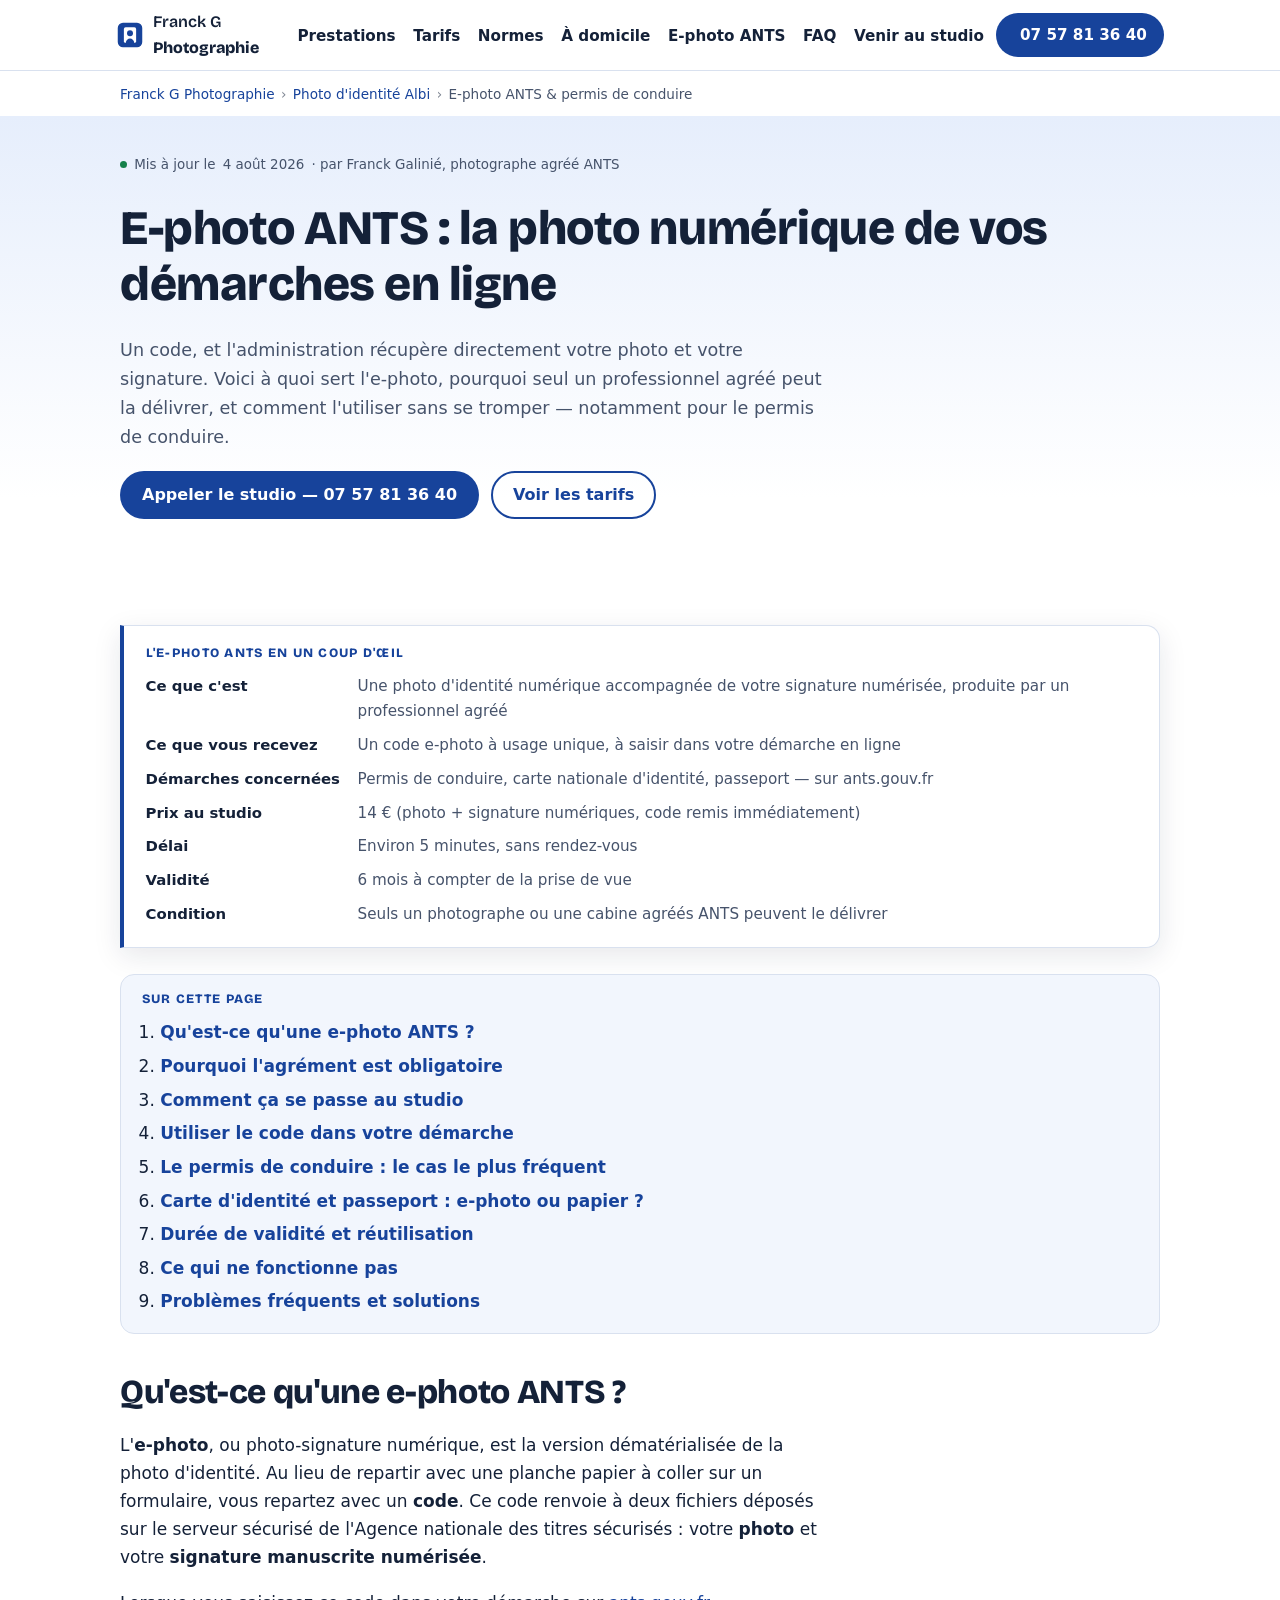
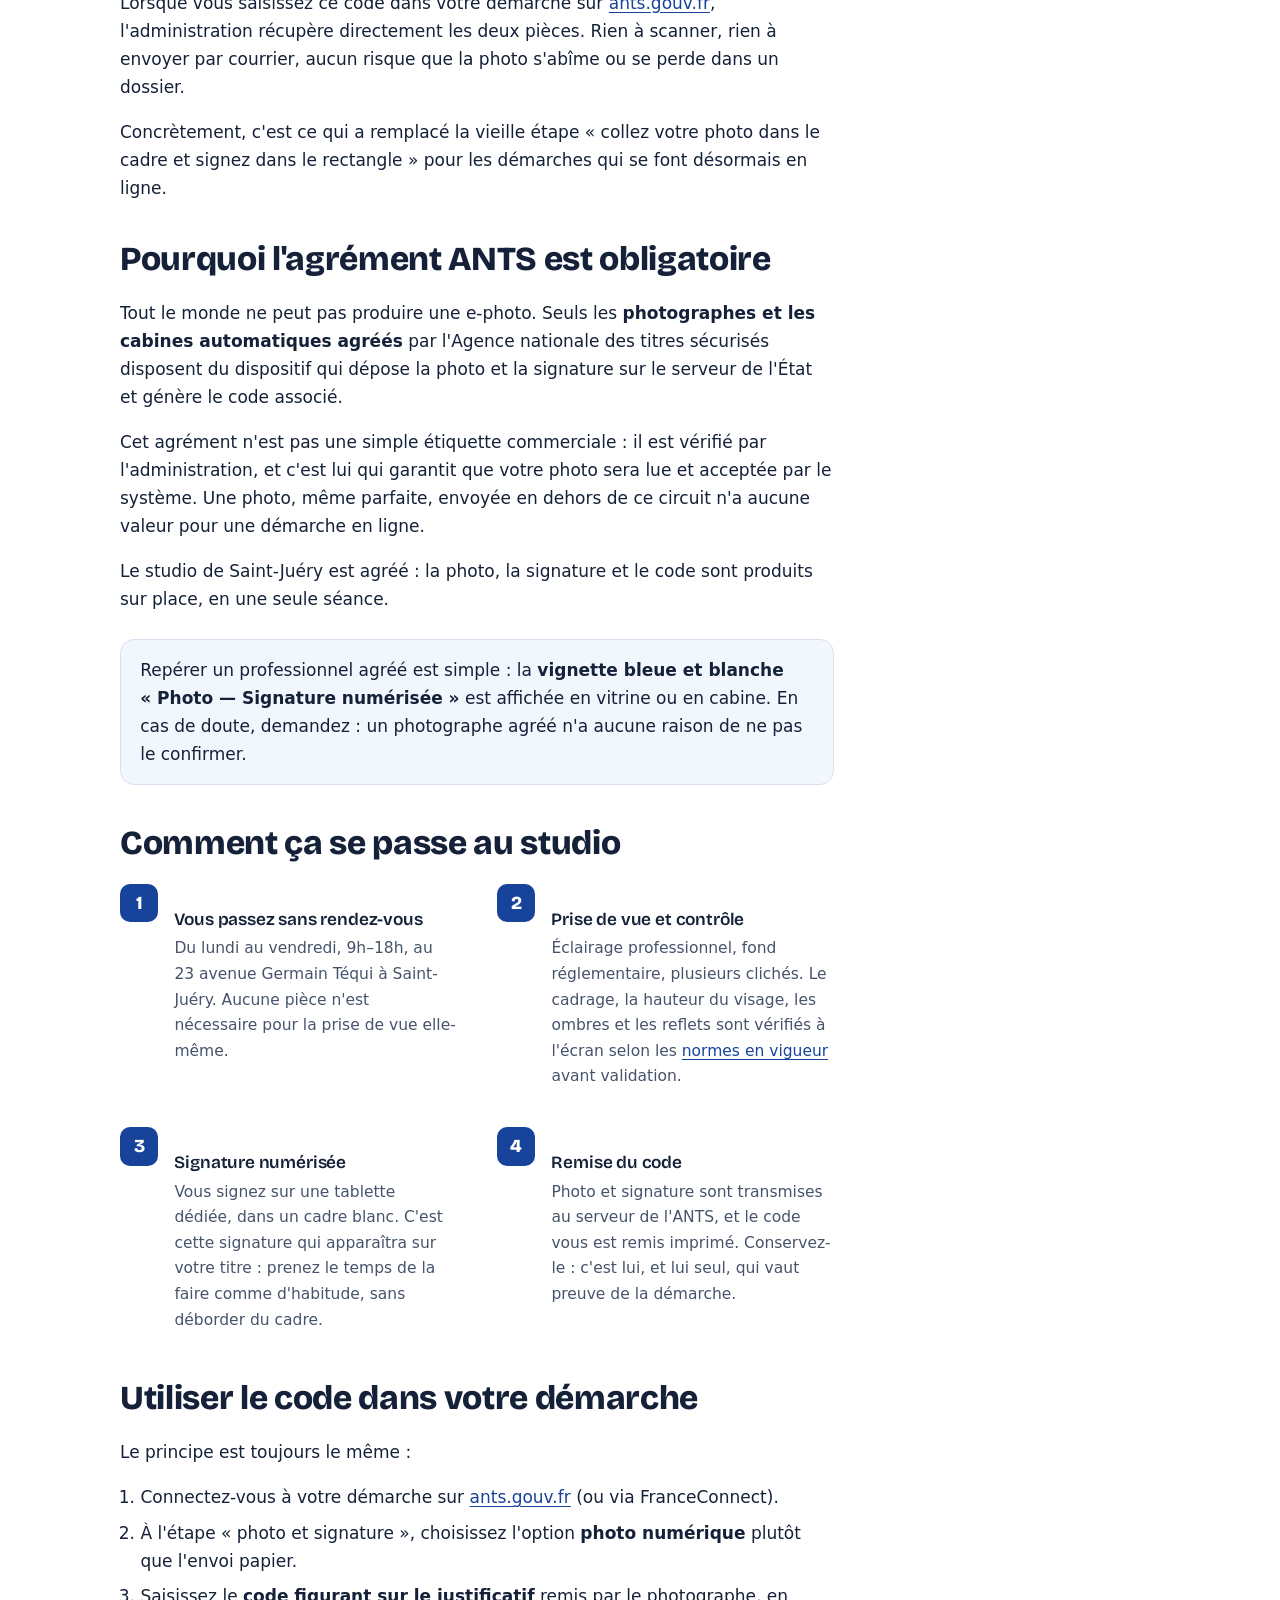
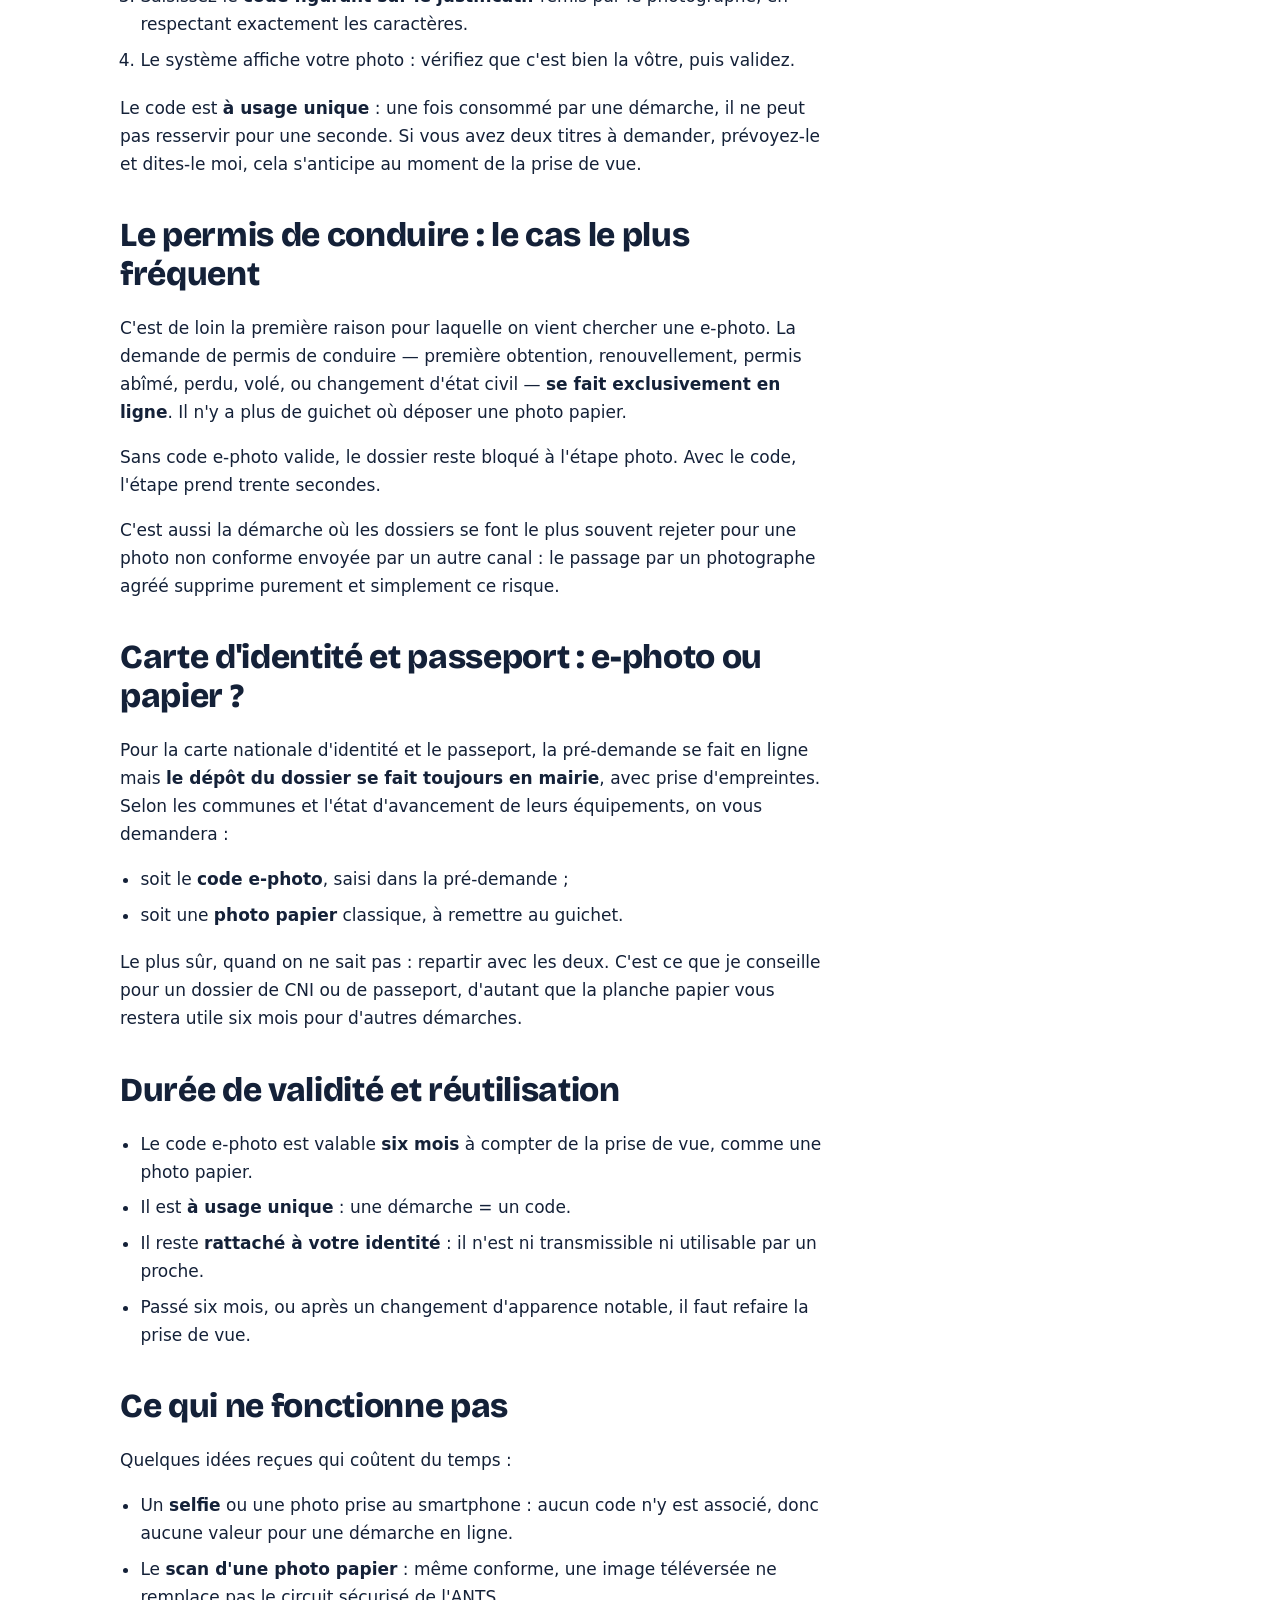
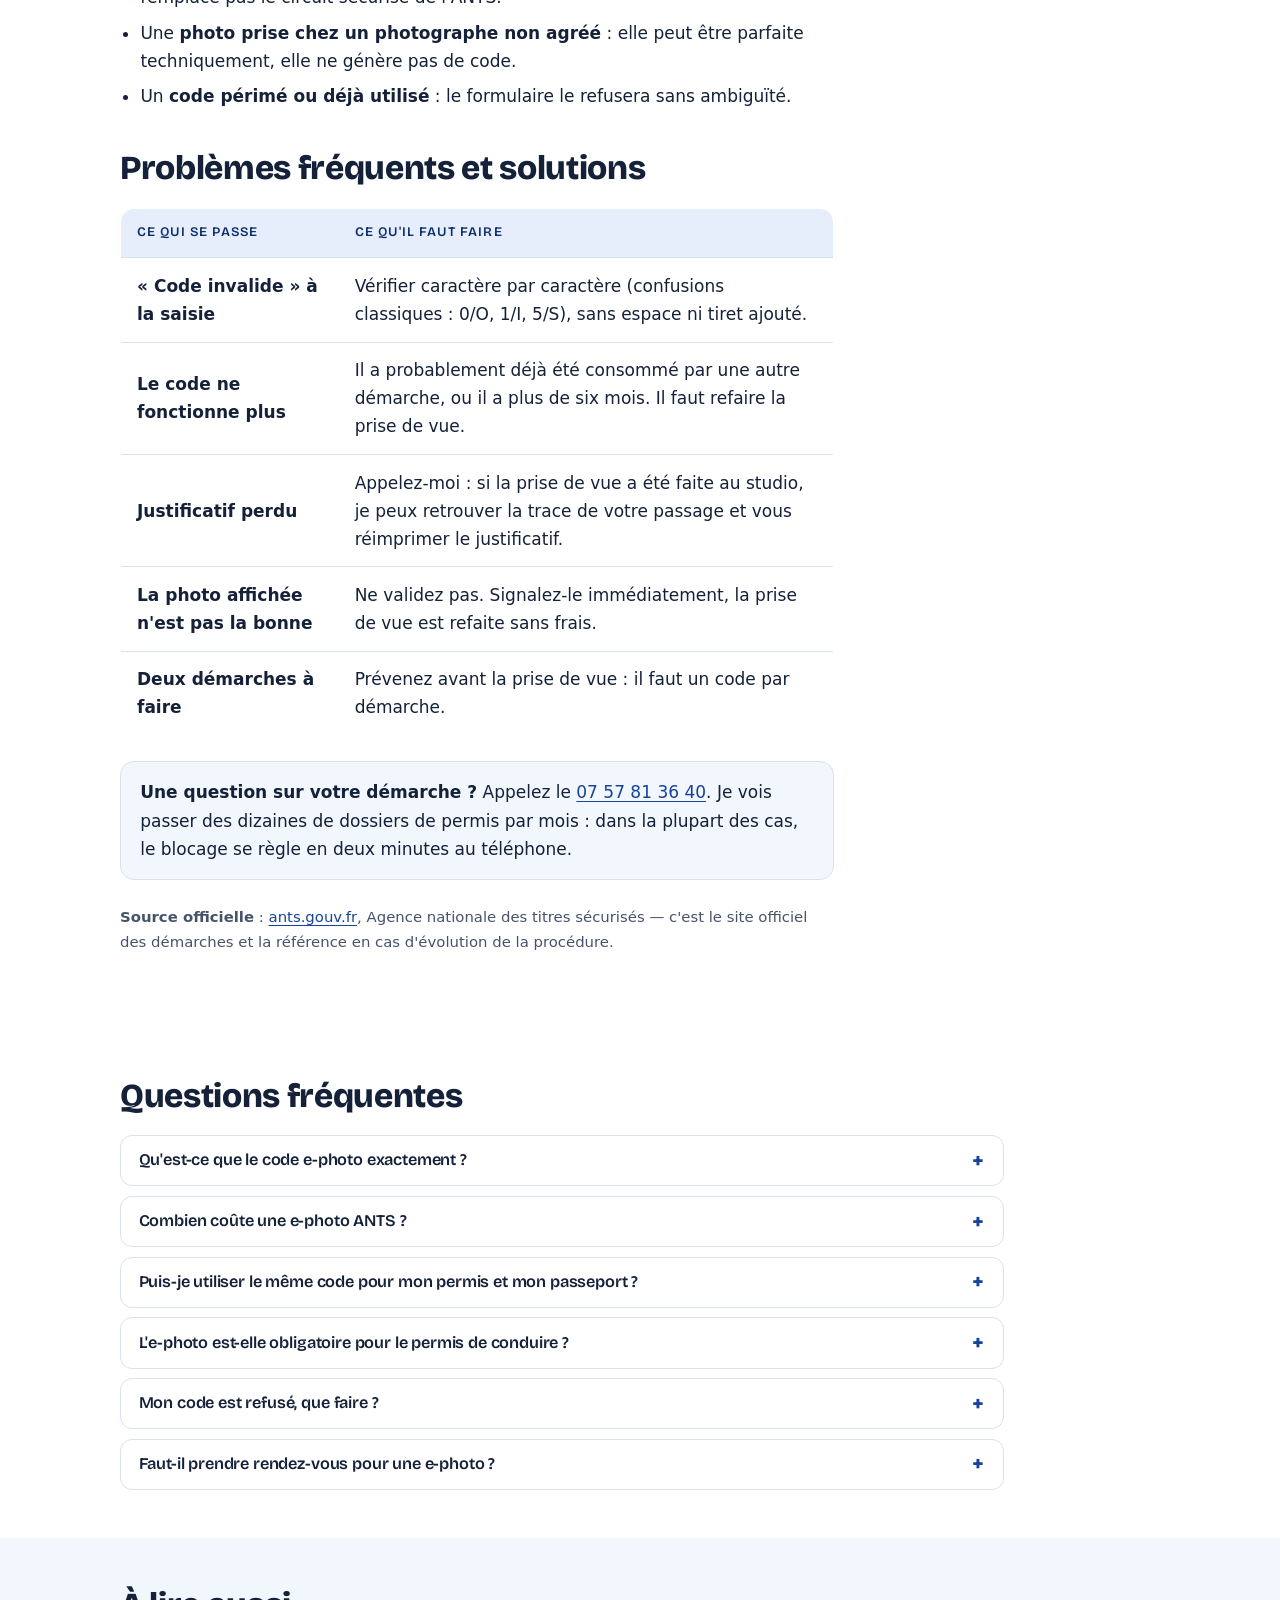
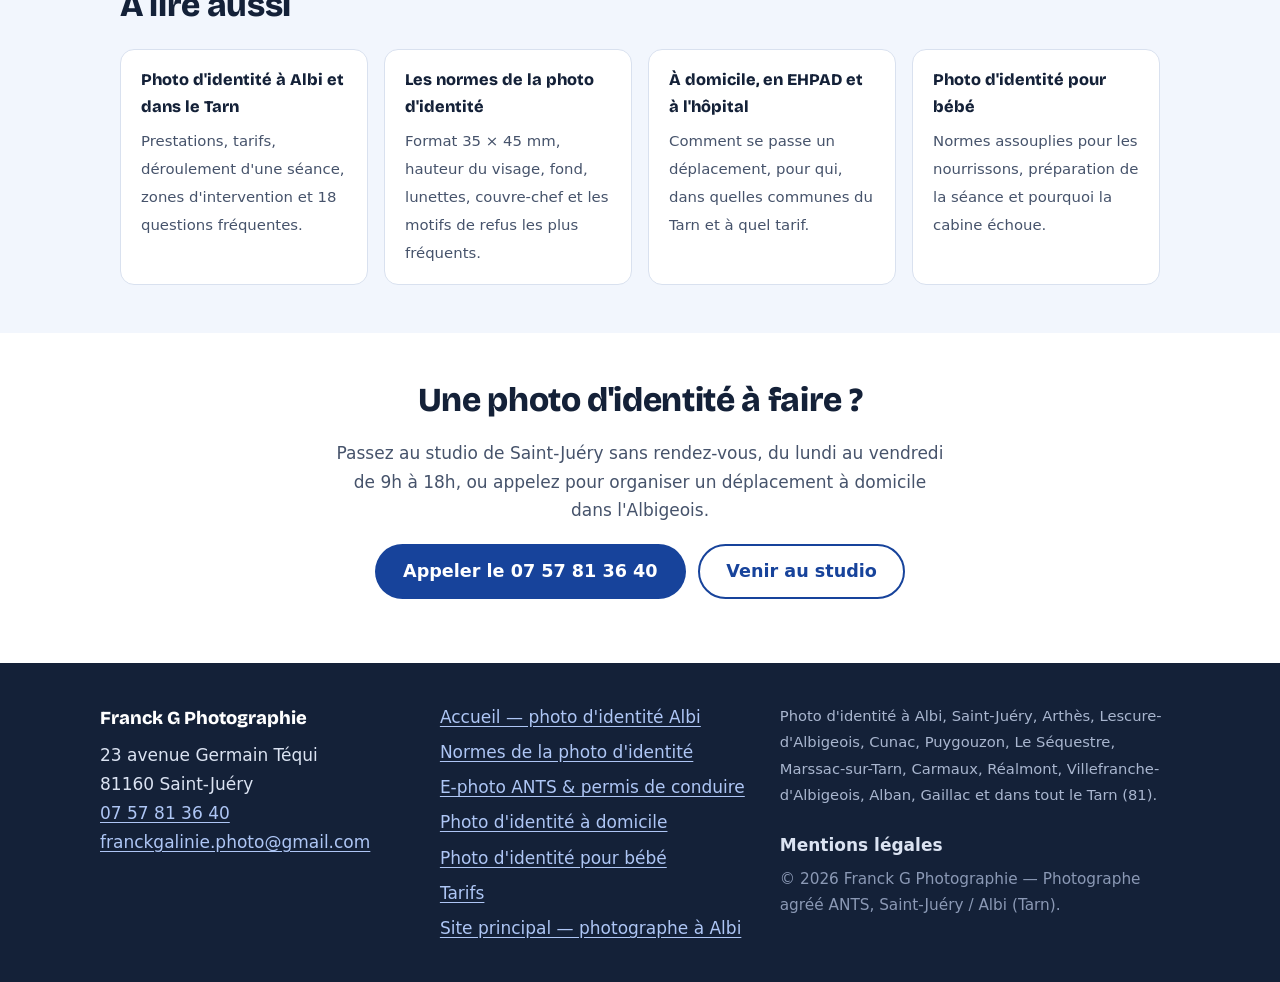
==== e-photo-ants/index.html @ ed6f005a "Refonte SEO/GEO : corrections bloquantes, silo de 5 pages, données structurées Corrections bloquante" ====
<!DOCTYPE html>
<html lang="fr">
<head>
  <meta charset="UTF-8">
  <meta name="viewport" content="width=device-width, initial-scale=1">
  <meta name="format-detection" content="telephone=yes">

  <title>E-photo ANTS pour le permis de conduire — Albi, Saint-Juéry</title>
  <meta name="description" content="Photographe agréé ANTS près d'Albi : e-photo et signature numériques, code remis en 5 min pour votre permis de conduire. 14 €, sans rendez-vous.">
  <meta name="robots" content="index, follow, max-snippet:-1, max-image-preview:large">
  <meta name="author" content="Franck Galinié – Franck G Photographie">
  <meta name="referrer" content="strict-origin-when-cross-origin">

  <link rel="canonical" href="https://franckgaliniephoto.github.io/photo-identite-albi/e-photo-ants/">
  <link rel="alternate" hreflang="fr-FR" href="https://franckgaliniephoto.github.io/photo-identite-albi/e-photo-ants/">
  <link rel="sitemap" type="application/xml" href="../sitemap.xml">

  <meta property="og:type" content="article">
  <meta property="og:locale" content="fr_FR">
  <meta property="og:site_name" content="Franck G Photographie">
  <meta property="og:title" content="E-photo ANTS pour le permis de conduire — Albi, Saint-Juéry">
  <meta property="og:description" content="Photographe agréé ANTS près d'Albi : e-photo et signature numériques, code remis en 5 min pour votre permis de conduire. 14 €, sans rendez-vous.">
  <meta property="og:url" content="https://franckgaliniephoto.github.io/photo-identite-albi/e-photo-ants/">
  <meta property="og:image" content="https://franckgaliniephoto.github.io/photo-identite-albi/images/og-ants.jpg">
  <meta property="og:image:type" content="image/jpeg">
  <meta property="og:image:width" content="1200">
  <meta property="og:image:height" content="630">
  <meta property="og:image:alt" content="E-photo ANTS en 5 minutes : photo et signature numériques, code sécurisé — Franck G Photographie">
  <meta property="article:published_time" content="2026-08-04">
  <meta property="article:modified_time" content="2026-08-04">
  <meta property="article:author" content="Franck Galinié">
  <meta name="twitter:card" content="summary_large_image">
  <meta name="twitter:title" content="E-photo ANTS pour le permis de conduire — Albi, Saint-Juéry">
  <meta name="twitter:description" content="Photographe agréé ANTS près d'Albi : e-photo et signature numériques, code remis en 5 min pour votre permis de conduire. 14 €, sans rendez-vous.">
  <meta name="twitter:image" content="https://franckgaliniephoto.github.io/photo-identite-albi/images/og-ants.jpg">

  <meta name="geo.region" content="FR-81">
  <meta name="geo.placename" content="Saint-Juéry, Albi, Tarn">
  <meta name="geo.position" content="43.9508;2.2126">
  <meta name="ICBM" content="43.9508, 2.2126">

  <link rel="icon" href="../images/favicon.svg" type="image/svg+xml">
  <link rel="apple-touch-icon" href="../images/apple-touch-icon.png">
  <link rel="manifest" href="../manifest.json">
  <meta name="theme-color" content="#17439b" media="(prefers-color-scheme: light)">
  <meta name="theme-color" content="#0d1524" media="(prefers-color-scheme: dark)">

  <link rel="preload" href="../assets/fonts/bricolage-grotesque-latin.woff2" as="font" type="font/woff2" crossorigin>
  <link rel="stylesheet" href="../style.css">

  <script type="application/ld+json">
  {
    "@context": "https://schema.org",
    "@graph": [
      {
        "@type": "BreadcrumbList",
        "@id": "https://franckgaliniephoto.github.io/photo-identite-albi/e-photo-ants/#breadcrumb",
        "itemListElement": [
          {
            "@type": "ListItem",
            "position": 1,
            "name": "Franck G Photographie",
            "item": "https://www.franckgphotographie.fr"
          },
          {
            "@type": "ListItem",
            "position": 2,
            "name": "Photo d'identité Albi",
            "item": "https://franckgaliniephoto.github.io/photo-identite-albi/"
          },
          {
            "@type": "ListItem",
            "position": 3,
            "name": "E-photo ANTS &amp; permis de conduire"
          }
        ]
      },
      {
        "@type": [
          "WebPage",
          "FAQPage"
        ],
        "@id": "https://franckgaliniephoto.github.io/photo-identite-albi/e-photo-ants/#webpage",
        "url": "https://franckgaliniephoto.github.io/photo-identite-albi/e-photo-ants/",
        "name": "E-photo ANTS pour le permis de conduire — Albi, Saint-Juéry",
        "description": "Photographe agréé ANTS près d'Albi : e-photo et signature numériques, code remis en 5 min pour votre permis de conduire. 14 €, sans rendez-vous.",
        "isPartOf": {
          "@id": "https://franckgaliniephoto.github.io/photo-identite-albi/#site"
        },
        "about": {
          "@id": "https://franckgaliniephoto.github.io/photo-identite-albi/#studio"
        },
        "author": {
          "@id": "https://franckgaliniephoto.github.io/photo-identite-albi/#franck"
        },
        "reviewedBy": {
          "@id": "https://franckgaliniephoto.github.io/photo-identite-albi/#franck"
        },
        "publisher": {
          "@id": "https://franckgaliniephoto.github.io/photo-identite-albi/#studio"
        },
        "breadcrumb": {
          "@id": "https://franckgaliniephoto.github.io/photo-identite-albi/e-photo-ants/#breadcrumb"
        },
        "primaryImageOfPage": {
          "@type": "ImageObject",
          "url": "https://franckgaliniephoto.github.io/photo-identite-albi/images/og-ants.jpg",
          "width": 1200,
          "height": 630,
          "caption": "E-photo ANTS en 5 minutes : photo et signature numériques, code sécurisé — Franck G Photographie"
        },
        "mentions": [
          {
            "@id": "https://franckgaliniephoto.github.io/photo-identite-albi/#ants"
          }
        ],
        "keywords": "e-photo ANTS, photo permis de conduire, code photo numérique ANTS, photographe agréé ANTS Albi, photo signature numérisée, ants.gouv.fr photo, e-photo Saint-Juéry, photo permis Tarn",
        "inLanguage": "fr-FR",
        "datePublished": "2026-08-04",
        "dateModified": "2026-08-04",
        "speakable": {
          "@type": "SpeakableSpecification",
          "cssSelector": [
            ".page-hero p.lead",
            ".keyfacts"
          ]
        },
        "mainEntity": [
          {
            "@type": "Question",
            "name": "Qu'est-ce que le code e-photo exactement ?",
            "acceptedAnswer": {
              "@type": "Answer",
              "text": "C'est une référence à usage unique remise par un photographe ou une cabine agréés ANTS. Elle pointe vers votre photo et votre signature déposées sur le serveur sécurisé de l'État. Vous la saisissez dans votre démarche en ligne, et l'administration récupère les deux pièces directement."
            }
          },
          {
            "@type": "Question",
            "name": "Combien coûte une e-photo ANTS ?",
            "acceptedAnswer": {
              "@type": "Answer",
              "text": "14 € au studio de Saint-Juéry, photo et signature numériques comprises, code remis immédiatement. La planche de 6 photos papier est à 12 €. Beaucoup de personnes prennent les deux pour un dossier de carte d'identité ou de passeport."
            }
          },
          {
            "@type": "Question",
            "name": "Puis-je utiliser le même code pour mon permis et mon passeport ?",
            "acceptedAnswer": {
              "@type": "Answer",
              "text": "Non. Le code est à usage unique : une démarche consomme un code. Si vous avez deux titres à demander, il faut le signaler au moment de la prise de vue, cela s'organise en une seule séance."
            }
          },
          {
            "@type": "Question",
            "name": "L'e-photo est-elle obligatoire pour le permis de conduire ?",
            "acceptedAnswer": {
              "@type": "Answer",
              "text": "La demande de permis se fait en ligne, et l'étape photo passe par le circuit numérique de l'ANTS. En pratique, il faut donc un code e-photo délivré par un professionnel ou une cabine agréés : une photo papier ou un fichier envoyé par ses propres moyens ne permet pas de finaliser le dossier."
            }
          },
          {
            "@type": "Question",
            "name": "Mon code e-photo est refusé, que faire ?",
            "acceptedAnswer": {
              "@type": "Answer",
              "text": "Vérifiez d'abord la saisie : les confusions 0/O, 1/I et 5/S sont les plus fréquentes, et il ne faut ajouter ni espace ni tiret. Si le code est bien saisi, il a probablement déjà été utilisé ou il date de plus de six mois. Il faut alors refaire la prise de vue."
            }
          },
          {
            "@type": "Question",
            "name": "Faut-il prendre rendez-vous pour une e-photo ?",
            "acceptedAnswer": {
              "@type": "Answer",
              "text": "Non. Le studio accueille sans rendez-vous du lundi au vendredi de 9h à 18h, et la séance complète — prise de vue, signature, remise du code — prend environ cinq minutes."
            }
          }
        ]
      },
      {
        "@type": "Article",
        "@id": "https://franckgaliniephoto.github.io/photo-identite-albi/e-photo-ants/#article",
        "headline": "E-photo ANTS : la photo numérique pour le permis de conduire et les démarches en ligne",
        "description": "Ce qu'est le code e-photo ANTS, pourquoi l'agrément est obligatoire, comment se déroule la séance, comment saisir le code sur ants.gouv.fr, sa durée de validité et les problèmes les plus fréquents.",
        "articleSection": "Démarches administratives",
        "inLanguage": "fr-FR",
        "datePublished": "2026-08-04",
        "dateModified": "2026-08-04",
        "author": {
          "@id": "https://franckgaliniephoto.github.io/photo-identite-albi/#franck"
        },
        "publisher": {
          "@id": "https://franckgaliniephoto.github.io/photo-identite-albi/#studio"
        },
        "mainEntityOfPage": {
          "@id": "https://franckgaliniephoto.github.io/photo-identite-albi/e-photo-ants/#webpage"
        },
        "about": [
          {
            "@id": "https://franckgaliniephoto.github.io/photo-identite-albi/#ants"
          },
          {
            "@id": "https://franckgaliniephoto.github.io/photo-identite-albi/#service-ephoto"
          },
          {
            "@type": "Thing",
            "name": "Permis de conduire français"
          }
        ],
        "citation": [
          {
            "@type": "CreativeWork",
            "name": "Agence nationale des titres sécurisés (ANTS)",
            "url": "https://ants.gouv.fr/"
          }
        ]
      },
      {
        "@type": "HowTo",
        "@id": "https://franckgaliniephoto.github.io/photo-identite-albi/e-photo-ants/#howto",
        "name": "Obtenir et utiliser un code e-photo ANTS",
        "description": "De la prise de vue chez un photographe agréé jusqu'à la saisie du code dans la démarche en ligne sur ants.gouv.fr.",
        "totalTime": "PT5M",
        "estimatedCost": {
          "@type": "MonetaryAmount",
          "currency": "EUR",
          "value": "14"
        },
        "step": [
          {
            "@type": "HowToStep",
            "position": 1,
            "name": "Se rendre chez un photographe agréé ANTS",
            "text": "Repérez la vignette bleue et blanche « Photo — Signature numérisée ». Au studio de Saint-Juéry, l'accueil se fait sans rendez-vous du lundi au vendredi de 9h à 18h."
          },
          {
            "@type": "HowToStep",
            "position": 2,
            "name": "Réaliser la prise de vue et le contrôle de conformité",
            "text": "Plusieurs clichés sont réalisés sur fond réglementaire, puis le cadrage, la hauteur du visage, les ombres et les reflets sont vérifiés à l'écran avant validation."
          },
          {
            "@type": "HowToStep",
            "position": 3,
            "name": "Numériser la signature",
            "text": "Vous signez sur une tablette dédiée, dans un cadre blanc, sans déborder. C'est cette signature qui figurera sur le titre délivré."
          },
          {
            "@type": "HowToStep",
            "position": 4,
            "name": "Récupérer le code e-photo",
            "text": "La photo et la signature sont transmises au serveur de l'ANTS et le justificatif portant le code vous est remis imprimé. Conservez-le : il vaut preuve de la démarche."
          },
          {
            "@type": "HowToStep",
            "position": 5,
            "name": "Saisir le code dans la démarche en ligne",
            "text": "Sur ants.gouv.fr, à l'étape photo et signature, choisissez l'option photo numérique et saisissez le code exactement tel qu'il est imprimé, sans espace ni tiret ajouté. Vérifiez la photo affichée, puis validez."
          }
        ]
      }
    ]
  }
  </script>
</head>

<body>

<a class="skip-link" href="#contenu">Aller au contenu</a>

<header class="site-header" id="haut">
  <div class="header-inner">
    <a class="brand" href="../">
      <svg class="brand-mark" viewBox="0 0 32 32" width="28" height="28" aria-hidden="true" focusable="false"><rect x="2" y="2" width="28" height="28" rx="6" fill="currentColor"/><rect x="9" y="7" width="14" height="18" rx="2" fill="#fff"/><circle cx="16" cy="14" r="3.4" fill="currentColor"/><path d="M11 25c.6-3.2 2.6-5 5-5s4.4 1.8 5 5z" fill="currentColor"/></svg>
      <span>Franck G <strong>Photographie</strong></span>
    </a>
    <nav class="main-nav" aria-label="Navigation principale">
      <button class="nav-toggle" id="navToggle" aria-expanded="false" aria-controls="navList">
        <span class="sr-only">Menu</span>
        <svg viewBox="0 0 24 24" width="22" height="22" aria-hidden="true"><path d="M3 6h18M3 12h18M3 18h18" stroke="currentColor" stroke-width="2" stroke-linecap="round"/></svg>
      </button>
      <ul id="navList">
        <li><a href="../#prestations">Prestations</a></li>
        <li><a href="../#tarifs">Tarifs</a></li>
        <li><a href="../normes-photo-identite/">Normes</a></li>
        <li><a href="../photo-identite-domicile/">À domicile</a></li>
        <li><a href="../e-photo-ants/">E-photo ANTS</a></li>
        <li><a href="../#faq">FAQ</a></li>
        <li><a href="../#venir">Venir au studio</a></li>
      </ul>
    </nav>
    <a class="btn btn-phone" href="tel:+33757813640">
      <svg viewBox="0 0 24 24" width="18" height="18" aria-hidden="true"><path d="M6.6 10.8a15.5 15.5 0 0 0 6.6 6.6l2.2-2.2a1 1 0 0 1 1-.24 11.4 11.4 0 0 0 3.6.57 1 1 0 0 1 1 1V20a1 1 0 0 1-1 1A17 17 0 0 1 3 4a1 1 0 0 1 1-1h3.5a1 1 0 0 1 1 1 11.4 11.4 0 0 0 .57 3.6 1 1 0 0 1-.25 1z" fill="currentColor"/></svg>
      <span>07&nbsp;57&nbsp;81&nbsp;36&nbsp;40</span>
    </a>
  </div>
</header>

<nav class="breadcrumb" aria-label="Fil d'Ariane">
  <ol>
    <li><a href="https://www.franckgphotographie.fr" rel="noopener">Franck G Photographie</a></li>
    <li><a href="../">Photo d'identité Albi</a></li>
    <li><span aria-current="page">E-photo ANTS &amp; permis de conduire</span></li>
  </ol>
</nav>

<main id="contenu">

  <div class="page-hero">
    <div class="section">
      <p class="updated">Mis à jour le <time datetime="2026-08-04">4 août 2026</time> · par Franck Galinié, photographe agréé ANTS</p>
      <h1>E-photo ANTS&nbsp;: la photo numérique de vos démarches en ligne</h1>
      <p class="lead">Un code, et l'administration récupère directement votre photo et votre signature. Voici à quoi sert l'e-photo, pourquoi seul un professionnel agréé peut la délivrer, et comment l'utiliser sans se tromper — notamment pour le permis de conduire.</p>
      <div class="hero-cta">
        <a class="btn btn-primary" href="tel:+33757813640">Appeler le studio — 07&nbsp;57&nbsp;81&nbsp;36&nbsp;40</a>
        <a class="btn btn-secondary" href="../#tarifs">Voir les tarifs</a>
      </div>
    </div>
  </div>

  <section class="section">
    <div class="keyfacts">
      <h2>L'e-photo ANTS en un coup d'œil</h2>
      <dl>
        <dt>Ce que c'est</dt>
        <dd>Une photo d'identité numérique accompagnée de votre signature numérisée, produite par un professionnel agréé</dd>
        <dt>Ce que vous recevez</dt>
        <dd>Un code e-photo à usage unique, à saisir dans votre démarche en ligne</dd>
        <dt>Démarches concernées</dt>
        <dd>Permis de conduire, carte nationale d'identité, passeport — sur ants.gouv.fr</dd>
        <dt>Prix au studio</dt>
        <dd>14 € (photo + signature numériques, code remis immédiatement)</dd>
        <dt>Délai</dt>
        <dd>Environ 5 minutes, sans rendez-vous</dd>
        <dt>Validité</dt>
        <dd>6 mois à compter de la prise de vue</dd>
        <dt>Condition</dt>
        <dd>Seuls un photographe ou une cabine agréés ANTS peuvent le délivrer</dd>
      </dl>
    </div>

    <nav class="toc" aria-labelledby="h-toc">
      <h2 id="h-toc">Sur cette page</h2>
      <ol>
        <li><a href="#definition">Qu'est-ce qu'une e-photo ANTS ?</a></li>
        <li><a href="#agrement">Pourquoi l'agrément est obligatoire</a></li>
        <li><a href="#deroulement">Comment ça se passe au studio</a></li>
        <li><a href="#utiliser">Utiliser le code dans votre démarche</a></li>
        <li><a href="#permis">Le permis de conduire : le cas le plus fréquent</a></li>
        <li><a href="#cni-passeport">Carte d'identité et passeport : e-photo ou papier ?</a></li>
        <li><a href="#validite">Durée de validité et réutilisation</a></li>
        <li><a href="#erreurs">Ce qui ne fonctionne pas</a></li>
        <li><a href="#problemes">Problèmes fréquents et solutions</a></li>
      </ol>
    </nav>

    <div class="prose">
      <h2 id="definition">Qu'est-ce qu'une e-photo ANTS&nbsp;?</h2>
      <p>L'<strong>e-photo</strong>, ou photo-signature numérique, est la version dématérialisée de la photo d'identité. Au lieu de repartir avec une planche papier à coller sur un formulaire, vous repartez avec un <strong>code</strong>. Ce code renvoie à deux fichiers déposés sur le serveur sécurisé de l'Agence nationale des titres sécurisés&nbsp;: votre <strong>photo</strong> et votre <strong>signature manuscrite numérisée</strong>.</p>
      <p>Lorsque vous saisissez ce code dans votre démarche sur <a href="https://ants.gouv.fr/" rel="noopener nofollow" target="_blank">ants.gouv.fr</a>, l'administration récupère directement les deux pièces. Rien à scanner, rien à envoyer par courrier, aucun risque que la photo s'abîme ou se perde dans un dossier.</p>
      <p>Concrètement, c'est ce qui a remplacé la vieille étape «&nbsp;collez votre photo dans le cadre et signez dans le rectangle&nbsp;» pour les démarches qui se font désormais en ligne.</p>

      <h2 id="agrement">Pourquoi l'agrément ANTS est obligatoire</h2>
      <p>Tout le monde ne peut pas produire une e-photo. Seuls les <strong>photographes et les cabines automatiques agréés</strong> par l'Agence nationale des titres sécurisés disposent du dispositif qui dépose la photo et la signature sur le serveur de l'État et génère le code associé.</p>
      <p>Cet agrément n'est pas une simple étiquette commerciale&nbsp;: il est vérifié par l'administration, et c'est lui qui garantit que votre photo sera lue et acceptée par le système. Une photo, même parfaite, envoyée en dehors de ce circuit n'a aucune valeur pour une démarche en ligne.</p>
      <p>Le studio de Saint-Juéry est agréé&nbsp;: la photo, la signature et le code sont produits sur place, en une seule séance.</p>
      <div class="callout">
        <p>Repérer un professionnel agréé est simple&nbsp;: la <strong>vignette bleue et blanche «&nbsp;Photo — Signature numérisée&nbsp;»</strong> est affichée en vitrine ou en cabine. En cas de doute, demandez&nbsp;: un photographe agréé n'a aucune raison de ne pas le confirmer.</p>
      </div>

      <h2 id="deroulement">Comment ça se passe au studio</h2>
      <ol class="steps" style="list-style:none">
        <li>
          <h3>Vous passez sans rendez-vous</h3>
          <p>Du lundi au vendredi, 9h–18h, au 23&nbsp;avenue Germain Téqui à Saint-Juéry. Aucune pièce n'est nécessaire pour la prise de vue elle-même.</p>
        </li>
        <li>
          <h3>Prise de vue et contrôle</h3>
          <p>Éclairage professionnel, fond réglementaire, plusieurs clichés. Le cadrage, la hauteur du visage, les ombres et les reflets sont vérifiés à l'écran selon les <a href="../normes-photo-identite/">normes en vigueur</a> avant validation.</p>
        </li>
        <li>
          <h3>Signature numérisée</h3>
          <p>Vous signez sur une tablette dédiée, dans un cadre blanc. C'est cette signature qui apparaîtra sur votre titre&nbsp;: prenez le temps de la faire comme d'habitude, sans déborder du cadre.</p>
        </li>
        <li>
          <h3>Remise du code</h3>
          <p>Photo et signature sont transmises au serveur de l'ANTS, et le code vous est remis imprimé. Conservez-le&nbsp;: c'est lui, et lui seul, qui vaut preuve de la démarche.</p>
        </li>
      </ol>

      <h2 id="utiliser">Utiliser le code dans votre démarche</h2>
      <p>Le principe est toujours le même&nbsp;:</p>
      <ol>
        <li>Connectez-vous à votre démarche sur <a href="https://ants.gouv.fr/" rel="noopener nofollow" target="_blank">ants.gouv.fr</a> (ou via FranceConnect).</li>
        <li>À l'étape «&nbsp;photo et signature&nbsp;», choisissez l'option <strong>photo numérique</strong> plutôt que l'envoi papier.</li>
        <li>Saisissez le <strong>code figurant sur le justificatif</strong> remis par le photographe, en respectant exactement les caractères.</li>
        <li>Le système affiche votre photo&nbsp;: vérifiez que c'est bien la vôtre, puis validez.</li>
      </ol>
      <p>Le code est <strong>à usage unique</strong>&nbsp;: une fois consommé par une démarche, il ne peut pas resservir pour une seconde. Si vous avez deux titres à demander, prévoyez-le et dites-le moi, cela s'anticipe au moment de la prise de vue.</p>

      <h2 id="permis">Le permis de conduire&nbsp;: le cas le plus fréquent</h2>
      <p>C'est de loin la première raison pour laquelle on vient chercher une e-photo. La demande de permis de conduire — première obtention, renouvellement, permis abîmé, perdu, volé, ou changement d'état civil — <strong>se fait exclusivement en ligne</strong>. Il n'y a plus de guichet où déposer une photo papier.</p>
      <p>Sans code e-photo valide, le dossier reste bloqué à l'étape photo. Avec le code, l'étape prend trente secondes.</p>
      <p>C'est aussi la démarche où les dossiers se font le plus souvent rejeter pour une photo non conforme envoyée par un autre canal&nbsp;: le passage par un photographe agréé supprime purement et simplement ce risque.</p>

      <h2 id="cni-passeport">Carte d'identité et passeport&nbsp;: e-photo ou papier&nbsp;?</h2>
      <p>Pour la carte nationale d'identité et le passeport, la pré-demande se fait en ligne mais <strong>le dépôt du dossier se fait toujours en mairie</strong>, avec prise d'empreintes. Selon les communes et l'état d'avancement de leurs équipements, on vous demandera&nbsp;:</p>
      <ul>
        <li>soit le <strong>code e-photo</strong>, saisi dans la pré-demande&nbsp;;</li>
        <li>soit une <strong>photo papier</strong> classique, à remettre au guichet.</li>
      </ul>
      <p>Le plus sûr, quand on ne sait pas&nbsp;: repartir avec les deux. C'est ce que je conseille pour un dossier de CNI ou de passeport, d'autant que la planche papier vous restera utile six mois pour d'autres démarches.</p>

      <h2 id="validite">Durée de validité et réutilisation</h2>
      <ul>
        <li>Le code e-photo est valable <strong>six mois</strong> à compter de la prise de vue, comme une photo papier.</li>
        <li>Il est <strong>à usage unique</strong>&nbsp;: une démarche = un code.</li>
        <li>Il reste <strong>rattaché à votre identité</strong>&nbsp;: il n'est ni transmissible ni utilisable par un proche.</li>
        <li>Passé six mois, ou après un changement d'apparence notable, il faut refaire la prise de vue.</li>
      </ul>

      <h2 id="erreurs">Ce qui ne fonctionne pas</h2>
      <p>Quelques idées reçues qui coûtent du temps&nbsp;:</p>
      <ul>
        <li>Un <strong>selfie</strong> ou une photo prise au smartphone&nbsp;: aucun code n'y est associé, donc aucune valeur pour une démarche en ligne.</li>
        <li>Le <strong>scan d'une photo papier</strong>&nbsp;: même conforme, une image téléversée ne remplace pas le circuit sécurisé de l'ANTS.</li>
        <li>Une <strong>photo prise chez un photographe non agréé</strong>&nbsp;: elle peut être parfaite techniquement, elle ne génère pas de code.</li>
        <li>Un <strong>code périmé ou déjà utilisé</strong>&nbsp;: le formulaire le refusera sans ambiguïté.</li>
      </ul>

      <h2 id="problemes">Problèmes fréquents et solutions</h2>
      <div class="table-wrap">
        <table>
          <caption class="sr-only">Problèmes courants avec le code e-photo et solutions</caption>
          <thead><tr><th scope="col">Ce qui se passe</th><th scope="col">Ce qu'il faut faire</th></tr></thead>
          <tbody>
            <tr><th scope="row">«&nbsp;Code invalide&nbsp;» à la saisie</th><td>Vérifier caractère par caractère (confusions classiques&nbsp;: 0/O, 1/I, 5/S), sans espace ni tiret ajouté.</td></tr>
            <tr><th scope="row">Le code ne fonctionne plus</th><td>Il a probablement déjà été consommé par une autre démarche, ou il a plus de six mois. Il faut refaire la prise de vue.</td></tr>
            <tr><th scope="row">Justificatif perdu</th><td>Appelez-moi&nbsp;: si la prise de vue a été faite au studio, je peux retrouver la trace de votre passage et vous réimprimer le justificatif.</td></tr>
            <tr><th scope="row">La photo affichée n'est pas la bonne</th><td>Ne validez pas. Signalez-le immédiatement, la prise de vue est refaite sans frais.</td></tr>
            <tr><th scope="row">Deux démarches à faire</th><td>Prévenez avant la prise de vue&nbsp;: il faut un code par démarche.</td></tr>
          </tbody>
        </table>
      </div>

      <div class="callout">
        <p><strong>Une question sur votre démarche&nbsp;?</strong> Appelez le <a href="tel:+33757813640">07&nbsp;57&nbsp;81&nbsp;36&nbsp;40</a>. Je vois passer des dizaines de dossiers de permis par mois&nbsp;: dans la plupart des cas, le blocage se règle en deux minutes au téléphone.</p>
      </div>

      <ul class="sources">
        <li><strong>Source officielle</strong>&nbsp;: <a href="https://ants.gouv.fr/" rel="noopener nofollow" target="_blank">ants.gouv.fr</a>, Agence nationale des titres sécurisés — c'est le site officiel des démarches et la référence en cas d'évolution de la procédure.</li>
      </ul>
    </div>
  </section>

  <section class="section" id="faq" aria-labelledby="h-faq">
    <h2 id="h-faq">Questions fréquentes</h2>
    <div class="faq-list">
      <details>
        <summary><h3>Qu'est-ce que le code e-photo exactement&nbsp;?</h3></summary>
        <p>C'est une référence à usage unique remise par un photographe ou une cabine agréés ANTS. Elle pointe vers votre photo et votre signature déposées sur le serveur sécurisé de l'État. Vous la saisissez dans votre démarche en ligne, et l'administration récupère les deux pièces directement.</p>
      </details>
      <details>
        <summary><h3>Combien coûte une e-photo ANTS&nbsp;?</h3></summary>
        <p>14&nbsp;€ au studio de Saint-Juéry, photo et signature numériques comprises, code remis immédiatement. La planche de 6&nbsp;photos papier, elle, est à 12&nbsp;€. Beaucoup de personnes prennent les deux pour un dossier de carte d'identité ou de passeport.</p>
      </details>
      <details>
        <summary><h3>Puis-je utiliser le même code pour mon permis et mon passeport&nbsp;?</h3></summary>
        <p>Non. Le code est à usage unique&nbsp;: une démarche consomme un code. Si vous avez deux titres à demander, dites-le au moment de la prise de vue, cela s'organise en une seule séance.</p>
      </details>
      <details>
        <summary><h3>L'e-photo est-elle obligatoire pour le permis de conduire&nbsp;?</h3></summary>
        <p>La demande de permis se fait en ligne, et l'étape photo passe par le circuit numérique de l'ANTS. En pratique, il vous faut donc un code e-photo délivré par un professionnel ou une cabine agréés&nbsp;: une photo papier ou un fichier envoyé par vos soins ne permet pas de finaliser le dossier.</p>
      </details>
      <details>
        <summary><h3>Mon code est refusé, que faire&nbsp;?</h3></summary>
        <p>Vérifiez d'abord la saisie&nbsp;: les confusions 0/O, 1/I et 5/S sont les plus fréquentes, et il ne faut ajouter ni espace ni tiret. Si le code est bien saisi, il a probablement déjà été utilisé ou il date de plus de six mois. Appelez le 07&nbsp;57&nbsp;81&nbsp;36&nbsp;40, on regarde ensemble.</p>
      </details>
      <details>
        <summary><h3>Faut-il prendre rendez-vous pour une e-photo&nbsp;?</h3></summary>
        <p>Non. Le studio accueille sans rendez-vous du lundi au vendredi de 9h à 18h, et la séance complète — prise de vue, signature, remise du code — prend environ cinq minutes.</p>
      </details>
    </div>
  </section>

  <section class="section section-alt" id="a-lire" aria-labelledby="h-a-lire">
    <h2 id="h-a-lire">À lire aussi</h2>
    <nav class="related" aria-label="Autres pages du site">
      <a href="../">
        <strong>Photo d'identité à Albi et dans le Tarn</strong>
        <span>Prestations, tarifs, déroulement d'une séance, zones d'intervention et 18 questions fréquentes.</span>
      </a>
      <a href="../normes-photo-identite/">
        <strong>Les normes de la photo d'identité</strong>
        <span>Format 35 × 45 mm, hauteur du visage, fond, lunettes, couvre-chef et les motifs de refus les plus fréquents.</span>
      </a>
      <a href="../photo-identite-domicile/">
        <strong>À domicile, en EHPAD et à l'hôpital</strong>
        <span>Comment se passe un déplacement, pour qui, dans quelles communes du Tarn et à quel tarif.</span>
      </a>
      <a href="../photo-identite-bebe/">
        <strong>Photo d'identité pour bébé</strong>
        <span>Normes assouplies pour les nourrissons, préparation de la séance et pourquoi la cabine échoue.</span>
      </a>
    </nav>
  </section>

  <section class="section cta-final" aria-labelledby="h-cta">
    <h2 id="h-cta">Une photo d'identité à faire&nbsp;?</h2>
    <p>Passez au studio de Saint-Juéry sans rendez-vous, du lundi au vendredi de 9h à 18h, ou appelez pour organiser un déplacement à domicile dans l'Albigeois.</p>
    <div class="hero-cta">
      <a class="btn btn-primary btn-lg" href="tel:+33757813640">Appeler le 07&nbsp;57&nbsp;81&nbsp;36&nbsp;40</a>
      <a class="btn btn-secondary btn-lg" href="../#venir">Venir au studio</a>
    </div>
  </section>

</main>

<footer class="site-footer">
  <div class="footer-grid">
    <div>
      <p class="footer-brand">Franck G Photographie</p>
      <address>
        23 avenue Germain Téqui<br>
        81160 Saint-Juéry<br>
        <a href="tel:+33757813640">07 57 81 36 40</a><br>
        <a href="mailto:franckgalinie.photo@gmail.com">franckgalinie.photo@gmail.com</a>
      </address>
    </div>
    <nav aria-label="Plan du site">
      <ul>
        <li><a href="../">Accueil — photo d'identité Albi</a></li>
        <li><a href="../normes-photo-identite/">Normes de la photo d'identité</a></li>
        <li><a href="../e-photo-ants/">E-photo ANTS &amp; permis de conduire</a></li>
        <li><a href="../photo-identite-domicile/">Photo d'identité à domicile</a></li>
        <li><a href="../photo-identite-bebe/">Photo d'identité pour bébé</a></li>
        <li><a href="../#tarifs">Tarifs</a></li>
        <li><a href="https://www.franckgphotographie.fr" rel="noopener">Site principal — photographe à Albi</a></li>
      </ul>
    </nav>
    <div>
      <p class="villes-inline">Photo d'identité à Albi, Saint-Juéry, Arthès, Lescure-d'Albigeois, Cunac, Puygouzon, Le Séquestre, Marssac-sur-Tarn, Carmaux, Réalmont, Villefranche-d'Albigeois, Alban, Gaillac et dans tout le Tarn&nbsp;(81).</p>
      <details class="legal">
        <summary>Mentions légales</summary>
        <p>Éditeur&nbsp;: Franck Galinié — Franck G Photographie, entreprise individuelle, 23 avenue Germain Téqui, 81160 Saint-Juéry. Tél.&nbsp;: 07&nbsp;57&nbsp;81&nbsp;36&nbsp;40 — franckgalinie.photo@gmail.com. <span class="muted">⚠️ À COMPLÉTER&nbsp;: n° SIRET, statut juridique exact, n° de TVA le cas échéant, directeur de la publication.</span> Hébergement&nbsp;: GitHub Pages (GitHub, Inc., 88 Colin P. Kelly Jr St, San Francisco, CA 94107, USA). Ce site ne dépose aucun cookie publicitaire et ne collecte aucune donnée personnelle.</p>
      </details>
      <p class="muted">© <span id="year">2026</span> Franck G Photographie — Photographe agréé ANTS, Saint-Juéry / Albi (Tarn).</p>
    </div>
  </div>
</footer>

<a class="call-float" href="tel:+33757813640" aria-label="Appeler Franck G Photographie au 07 57 81 36 40">
  <svg viewBox="0 0 24 24" width="22" height="22" aria-hidden="true"><path d="M6.6 10.8a15.5 15.5 0 0 0 6.6 6.6l2.2-2.2a1 1 0 0 1 1-.24 11.4 11.4 0 0 0 3.6.57 1 1 0 0 1 1 1V20a1 1 0 0 1-1 1A17 17 0 0 1 3 4a1 1 0 0 1 1-1h3.5a1 1 0 0 1 1 1 11.4 11.4 0 0 0 .57 3.6 1 1 0 0 1-.25 1z" fill="currentColor"/></svg>
  <span>Appeler</span>
</a>

<script src="../script.js" defer></script>

</body>
</html>
---- style.css ----
/* ═══════════════════════════════════════════════
   Franck G Photographie — photo d'identité Albi
   Mobile-first · une seule feuille · zéro dépendance
   ═══════════════════════════════════════════════ */

/* ---------- Police auto-hébergée ----------
   Bricolage Grotesque (SIL Open Font License 1.1) servie depuis /assets/fonts.
   Aucun appel à fonts.googleapis.com ni fonts.gstatic.com : l'adresse IP du
   visiteur ne part plus chez un tiers (RGPD) et la police se charge en un
   aller-retour de moins. Les URL sont relatives à CE fichier : elles restent
   valables depuis les pages en sous-dossier.                                 */
@font-face {
  font-family: "Bricolage Grotesque";
  font-style: normal;
  font-weight: 200 900;
  font-stretch: 100%;
  font-display: swap;
  src: url("assets/fonts/bricolage-grotesque-latin.woff2") format("woff2");
  unicode-range: U+0000-00FF, U+0131, U+0152-0153, U+02BB-02BC, U+02C6, U+02DA,
    U+02DC, U+0304, U+0308, U+0329, U+2000-206F, U+20AC, U+2122, U+2191, U+2193,
    U+2212, U+2215, U+FEFF, U+FFFD;
}
@font-face {
  font-family: "Bricolage Grotesque";
  font-style: normal;
  font-weight: 200 900;
  font-stretch: 100%;
  font-display: swap;
  src: url("assets/fonts/bricolage-grotesque-latin-ext.woff2") format("woff2");
  unicode-range: U+0100-02BA, U+02BD-02C5, U+02C7-02CC, U+02CE-02D7, U+02DD-02FF,
    U+0304, U+0308, U+0329, U+1D00-1DBF, U+1E00-1E9F, U+1EF2-1EFF, U+2020,
    U+20A0-20AB, U+20AD-20C0, U+2113, U+2C60-2C7F, U+A720-A7FF;
}

:root {
  --paper: #ffffff;
  --paper-alt: #f2f6fd;
  --ink: #142138;
  --ink-soft: #46536b;
  --accent: #17439b;
  --accent-deep: #0f2f70;
  --accent-tint: #e6eefc;
  --line: #d9e1ef;
  --ok: #14804a;
  --shadow: 0 8px 28px rgba(20, 33, 56, .10);
  --radius: 14px;
  --font-display: "Bricolage Grotesque", system-ui, sans-serif;
  --font-body: system-ui, -apple-system, "Segoe UI", Roboto, sans-serif;
}

@media (prefers-color-scheme: dark) {
  :root {
    --paper: #0d1524;
    --paper-alt: #131e33;
    --ink: #e9eef8;
    --ink-soft: #a8b4cc;
    --accent: #82a5f0;
    --accent-deep: #a9c2f7;
    --accent-tint: #1a2a4a;
    --line: #26344f;
    --ok: #4cc98a;
    --shadow: 0 8px 28px rgba(0, 0, 0, .45);
  }
}

/* ---------- Base ---------- */
*, *::before, *::after { box-sizing: border-box; }

html { scroll-behavior: smooth; }

body {
  margin: 0;
  overflow-x: clip;
  font-family: var(--font-body);
  font-size: 1.0625rem;             /* ≥ 17px */
  line-height: 1.65;
  color: var(--ink);
  background: var(--paper);
  -webkit-font-smoothing: antialiased;
}

h1, h2, h3 {
  font-family: var(--font-display);
  line-height: 1.15;
  letter-spacing: -0.01em;
  color: var(--ink);
}

h1 { font-size: clamp(1.75rem, 4.5vw + 1rem, 3rem); font-weight: 800; margin: .4em 0 .5em; }
h2 { font-size: clamp(1.45rem, 2.5vw + .8rem, 2.1rem); font-weight: 800; margin: 0 0 .6em; }
h3 { font-size: 1.15rem; font-weight: 600; margin: 0 0 .4em; }

p { margin: 0 0 1em; }
a { color: var(--accent); text-underline-offset: 3px; }
a:hover { color: var(--accent-deep); }
img, svg { max-width: 100%; height: auto; }
ul, ol { padding-left: 1.2em; }

:focus-visible {
  outline: 3px solid var(--accent);
  outline-offset: 3px;
  border-radius: 4px;
}

.sr-only {
  position: absolute; width: 1px; height: 1px;
  margin: -1px; padding: 0; overflow: hidden;
  clip: rect(0 0 0 0); white-space: nowrap; border: 0;
}

.muted { color: var(--ink-soft); font-size: .9em; font-weight: 400; }

/* ---------- Boutons ---------- */
.btn {
  display: inline-flex; align-items: center; gap: .55em;
  min-height: 48px; padding: .7em 1.25em;
  border-radius: 999px; border: 2px solid transparent;
  font-weight: 700; font-size: 1rem; line-height: 1.2;
  text-decoration: none; cursor: pointer;
  transition: transform .15s ease, background-color .15s ease, color .15s ease;
}
.btn:active { transform: scale(.97); }
.btn-primary { background: var(--accent); color: #fff; }
.btn-primary:hover { background: var(--accent-deep); color: #fff; }
.btn-secondary { border-color: var(--accent); color: var(--accent); background: transparent; }
.btn-secondary:hover { background: var(--accent-tint); color: var(--accent-deep); }
.btn-lg { font-size: 1.1rem; padding: .85em 1.5em; }

@media (prefers-color-scheme: dark) {
  .btn-primary { background: var(--accent); color: #0d1524; }
  .btn-primary:hover { background: var(--accent-deep); color: #0d1524; }
}

/* ---------- Header ---------- */
.site-header {
  position: sticky; top: 0; z-index: 50;
  background: var(--paper);
  background: color-mix(in srgb, var(--paper) 92%, transparent);
  backdrop-filter: blur(8px);
  border-bottom: 1px solid var(--line);
}
.header-inner {
  max-width: 1080px; margin: 0 auto;
  display: flex; align-items: center; gap: .75rem;
  padding: .55rem 1rem;
}
.brand {
  display: inline-flex; align-items: center; gap: .55rem;
  font-family: var(--font-display); font-weight: 600;
  color: var(--ink); text-decoration: none; font-size: 1rem;
  margin-right: auto;
}
.brand strong { font-weight: 800; }
.brand-mark { color: var(--accent); flex: none; }

.main-nav ul {
  display: none;
  list-style: none; margin: 0; padding: 0;
  gap: 1.1rem;
}
.main-nav a { color: var(--ink); text-decoration: none; font-weight: 600; font-size: .95rem; }
.main-nav a:hover { color: var(--accent); }

.nav-toggle {
  display: inline-flex; align-items: center; justify-content: center;
  width: 44px; height: 44px;
  border: 1px solid var(--line); border-radius: 10px;
  background: transparent; color: var(--ink); cursor: pointer;
}

.btn-phone {
  background: var(--accent); color: #fff;
  min-height: 44px; padding: .5em 1em; font-size: .95rem;
  border-radius: 999px; text-decoration: none;
  display: inline-flex; align-items: center; gap: .45em; font-weight: 700;
  white-space: nowrap;
}
.btn-phone:hover { background: var(--accent-deep); color: #fff; }
@media (prefers-color-scheme: dark) {
  .btn-phone { color: #0d1524; }
  .btn-phone:hover { color: #0d1524; }
}

/* Menu mobile ouvert */
.main-nav.open ul {
  display: flex; flex-direction: column;
  position: absolute; left: 0; right: 0; top: 100%;
  background: var(--paper);
  border-bottom: 1px solid var(--line);
  padding: 1rem 1.25rem 1.25rem;
  box-shadow: var(--shadow);
}
.main-nav.open a { display: block; padding: .55em 0; font-size: 1.05rem; }

/* La barre compte 7 entrées, à caser entre la marque et le bouton d'appel.
   En dessous de 1000 px elles ne tiennent pas sur une ligne sans faire déborder
   le bouton téléphone : on garde donc le menu déroulant jusque-là. */
@media (min-width: 1000px) {
  .nav-toggle { display: none; }
  .main-nav ul { display: flex; gap: .75rem; }
  .main-nav a { white-space: nowrap; font-size: .89rem; }
  .btn-phone { font-size: .9rem; padding: .45em .85em; }
}
@media (min-width: 1100px) {
  .main-nav ul { gap: 1.1rem; }
  .main-nav a { font-size: .95rem; }
  .btn-phone { font-size: .95rem; padding: .5em 1em; }
}

/* ---------- Hero ---------- */
.hero { background: linear-gradient(180deg, var(--accent-tint), var(--paper) 78%); }
.hero-inner {
  max-width: 1080px; margin: 0 auto;
  padding: 2.5rem 1.25rem 3rem;
  display: grid; gap: 2.25rem;
}
.eyebrow {
  font-family: var(--font-display); font-weight: 600;
  text-transform: uppercase; letter-spacing: .12em;
  font-size: .78rem; color: var(--accent); margin: 0;
}
.hero-lead { font-size: 1.1rem; color: var(--ink-soft); max-width: 34em; }

.badges {
  list-style: none; display: flex; flex-wrap: wrap; gap: .5rem;
  padding: 0; margin: 0 0 1.4rem;
}
.badges li {
  background: var(--paper); border: 1.5px solid var(--accent);
  color: var(--accent); font-weight: 700; font-size: .88rem;
  padding: .35em .85em; border-radius: 999px;
}
.hero-cta { display: flex; flex-wrap: wrap; gap: .75rem; }

/* Élément signature : la planche d'identité */
.hero-visual {
  position: relative; justify-self: center;
  width: min(320px, 82vw);
  transform: rotate(-2.5deg);
}
.planche { display: block; filter: drop-shadow(0 14px 24px rgba(20,33,56,.18)); }
.pl-paper { fill: #fff; stroke: var(--line); }
.pl-cell rect { fill: #eef2f9; stroke: #c9d4e8; stroke-width: 1.5; }
.pl-cell circle, .pl-cell path { fill: #9fb1cf; }
.pl-cut { stroke: #b9c6dd; stroke-width: 1.5; stroke-dasharray: 5 5; }
@media (prefers-color-scheme: dark) {
  .pl-paper { fill: #1b2740; stroke: var(--line); }
  .pl-cell rect { fill: #24334f; stroke: #35486b; }
  .pl-cell circle, .pl-cell path { fill: #5f739a; }
  .pl-cut { stroke: #40557c; }
}
.stamp {
  position: absolute; top: -14px; right: -10px;
  background: var(--ok); color: #fff;
  font-family: var(--font-display); font-weight: 800; font-size: .82rem;
  padding: .4em .8em; border-radius: 8px;
  transform: rotate(4deg); box-shadow: var(--shadow);
}
.format {
  position: absolute; bottom: -12px; left: 6px;
  background: var(--ink); color: var(--paper);
  font-size: .74rem; font-weight: 700;
  padding: .3em .7em; border-radius: 6px; letter-spacing: .04em;
}

@media (min-width: 820px) {
  .hero-inner { grid-template-columns: 1.25fr .75fr; align-items: center; }
  .hero-visual { justify-self: end; }
}

@media (prefers-reduced-motion: no-preference) {
  .hero-copy > *, .hero-visual { animation: rise .55s ease both; }
  .hero-visual { animation-delay: .15s; }
  @keyframes rise {
    from { opacity: 0; transform: translateY(14px) rotate(0deg); }
    to   { opacity: 1; }
  }
  .hero-visual { animation-name: rise-tilt; }
  @keyframes rise-tilt {
    from { opacity: 0; transform: translateY(14px) rotate(-2.5deg); }
    to   { opacity: 1; transform: translateY(0) rotate(-2.5deg); }
  }
}

/* ---------- Barre de réassurance ---------- */
.reassure { border-block: 1px solid var(--line); background: var(--paper); }
.reassure ul {
  max-width: 1080px; margin: 0 auto; padding: 1.1rem 1.25rem;
  list-style: none;
  display: grid; grid-template-columns: 1fr 1fr; gap: 1rem 1.25rem;
}
.reassure li { display: grid; grid-template-columns: auto 1fr; gap: .15rem .65rem; align-items: center; }
.reassure svg { grid-row: span 2; color: var(--accent); }
.reassure strong { font-size: .95rem; line-height: 1.25; }
.reassure span { font-size: .84rem; color: var(--ink-soft); line-height: 1.3; }
@media (min-width: 820px) { .reassure ul { grid-template-columns: repeat(4, 1fr); } }

/* ---------- Sections ---------- */
.section {
  max-width: 1080px; margin: 0 auto;
  padding: 3rem 1.25rem;
}
.section-alt { position: relative; }
.section-alt::before {
  content: ""; position: absolute; z-index: -1;
  top: 0; bottom: 0; left: calc(50% - 50vw); width: 100vw;
  background: var(--paper-alt);
}
.section-intro { color: var(--ink-soft); max-width: 46em; }

/* ---------- Cartes prestations ---------- */
.cards {
  display: grid; gap: 1rem;
  margin-top: 1.5rem;
}
.card {
  background: var(--paper); border: 1px solid var(--line);
  border-radius: var(--radius); padding: 1.25rem 1.25rem 1rem;
  transition: transform .15s ease, box-shadow .15s ease;
}
.card:hover { transform: translateY(-3px); box-shadow: var(--shadow); }
.card p { color: var(--ink-soft); font-size: .97rem; margin-bottom: 0; }
@media (min-width: 640px)  { .cards { grid-template-columns: 1fr 1fr; } }
@media (min-width: 1000px) { .cards { grid-template-columns: 1fr 1fr 1fr; } }

/* ---------- Tarifs ---------- */
.table-wrap { overflow-x: auto; margin-top: 1.25rem; }
table {
  width: 100%; border-collapse: collapse;
  background: var(--paper); border: 1px solid var(--line);
  border-radius: var(--radius); overflow: hidden;
}
th, td { text-align: left; padding: .85rem 1rem; border-bottom: 1px solid var(--line); }
thead th {
  font-family: var(--font-display); font-weight: 600; font-size: .82rem;
  text-transform: uppercase; letter-spacing: .08em;
  background: var(--accent-tint); color: var(--accent-deep);
}
tbody th { font-weight: 600; }
tbody tr:last-child th, tbody tr:last-child td { border-bottom: 0; }
.price { font-family: var(--font-display); font-weight: 800; white-space: nowrap; color: var(--accent); }
.fineprint { margin-top: 1rem; color: var(--ink-soft); font-size: .95rem; }

/* ---------- Étapes ---------- */
.steps {
  list-style: none; counter-reset: etape;
  padding: 0; margin: 1.5rem 0 0;
  display: grid; gap: 1.25rem;
}
.steps li {
  counter-increment: etape;
  position: relative; padding-left: 3.4rem;
}
.steps li::before {
  content: counter(etape);
  position: absolute; left: 0; top: .1rem;
  width: 2.4rem; height: 2.4rem;
  display: grid; place-items: center;
  background: var(--accent); color: #fff;
  font-family: var(--font-display); font-weight: 800; font-size: 1.15rem;
  border-radius: 10px;
}
@media (prefers-color-scheme: dark) { .steps li::before { color: #0d1524; } }
.steps p { color: var(--ink-soft); margin-bottom: 0; font-size: .97rem; }
@media (min-width: 820px) { .steps { grid-template-columns: 1fr 1fr; gap: 1.75rem 2.5rem; } }

/* ---------- Comparatif photomaton ---------- */
.compare {
  list-style: none; padding: 0; margin: 1.25rem 0 0;
  display: grid; gap: .8rem; max-width: 52em;
}
.compare li {
  padding: .9rem 1.1rem .9rem 2.6rem;
  background: var(--paper); border: 1px solid var(--line);
  border-radius: 12px; position: relative; color: var(--ink-soft);
}
.compare li::before {
  content: "✓";
  position: absolute; left: 1rem; top: .85rem;
  color: var(--ok); font-weight: 800; font-size: 1.05rem;
}
.compare strong { color: var(--ink); }

/* ---------- Avis ---------- */
.rating { font-size: 1.15rem; }
.rating strong { font-family: var(--font-display); font-weight: 800; color: var(--accent); font-size: 1.4rem; }
.review { margin: 0; }
.review p { font-style: italic; }
.review footer { color: var(--ink-soft); font-size: .9rem; margin-top: .5rem; }
.link-more { font-weight: 700; text-decoration: none; }
.reviews { margin-bottom: 1.25rem; }

/* ---------- FAQ ---------- */
.faq-list { margin-top: 1.25rem; display: grid; gap: .6rem; max-width: 52em; }
.faq-list details {
  background: var(--paper); border: 1px solid var(--line);
  border-radius: 12px; padding: 0 1.1rem;
}
.faq-list summary {
  cursor: pointer; list-style: none;
  padding: .95rem 2rem .95rem 0;
  position: relative; min-height: 44px;
  display: flex; align-items: center;
}
.faq-list summary::-webkit-details-marker { display: none; }
.faq-list summary::after {
  content: "+";
  position: absolute; right: .1rem; top: 50%;
  transform: translateY(-50%);
  font-family: var(--font-display); font-weight: 800; font-size: 1.4rem;
  color: var(--accent);
}
.faq-list details[open] summary::after { content: "–"; }
.faq-list summary h3 { margin: 0; font-size: 1.02rem; font-weight: 600; }
.faq-list details p { color: var(--ink-soft); padding-bottom: 1rem; margin: 0; }

/* ---------- Venir au studio ---------- */
.venir-grid { display: grid; gap: 2rem; margin-top: 1.25rem; }
address { font-style: normal; line-height: 1.7; margin-bottom: 1.1rem; }
.infos { margin: 0 0 1.25rem; display: grid; gap: .1rem .9rem; }
.infos dt {
  font-family: var(--font-display); font-weight: 600; font-size: .8rem;
  text-transform: uppercase; letter-spacing: .09em; color: var(--accent);
  margin-top: .7rem;
}
.infos dd { margin: 0; color: var(--ink-soft); }

.map-shell {
  min-height: 300px; border-radius: var(--radius);
  border: 1px solid var(--line); overflow: hidden;
  background: var(--accent-tint);
  display: grid; place-items: center;
}
.map-shell iframe { width: 100%; height: 100%; min-height: 300px; border: 0; display: block; }
.map-load {
  display: inline-flex; flex-direction: column; align-items: center; gap: .5rem;
  padding: 1.25rem 1.75rem; min-height: 44px;
  background: transparent; border: 0; cursor: pointer;
  font: inherit; font-weight: 700; color: var(--accent-deep);
}
.map-load:hover { color: var(--accent); }
@media (min-width: 820px) { .venir-grid { grid-template-columns: 1fr 1.1fr; } }

/* ---------- CTA final ---------- */
.cta-final { text-align: center; }
.cta-final p { max-width: 36em; margin-inline: auto; color: var(--ink-soft); }
.cta-final .hero-cta { justify-content: center; margin-top: 1.25rem; }

/* ---------- Footer ---------- */
.site-footer {
  background: var(--ink); color: #dbe3f2;
  padding: 2.5rem 1.25rem 5.5rem;   /* espace pour le bouton flottant */
  margin-top: 1rem;
}
@media (prefers-color-scheme: dark) { .site-footer { background: #0a101d; } }
.footer-grid {
  max-width: 1080px; margin: 0 auto;
  display: grid; gap: 2rem;
}
.footer-brand { font-family: var(--font-display); font-weight: 800; font-size: 1.15rem; color: #fff; margin: 0 0 .5rem; }
.site-footer a { color: #aec6f5; }
.site-footer address { margin: 0; }
.site-footer ul { list-style: none; padding: 0; margin: 0; display: grid; gap: .45rem; }
.site-footer .muted { color: #8b99b5; }
.legal summary { cursor: pointer; font-weight: 700; min-height: 44px; display: flex; align-items: center; }
.legal p { font-size: .85rem; color: #a9b6cf; }
@media (min-width: 820px) {
  .footer-grid { grid-template-columns: 1fr 1fr 1.3fr; }
  .site-footer { padding-bottom: 2.5rem; }
}

/* ---------- Bouton d'appel flottant (mobile) ---------- */
.call-float {
  position: fixed; left: 50%; bottom: 1rem; z-index: 60;
  transform: translateX(-50%);
  display: inline-flex; align-items: center; gap: .5em;
  background: var(--accent); color: #fff;
  font-weight: 800; font-size: 1.05rem; text-decoration: none;
  padding: .8em 1.6em; min-height: 52px; border-radius: 999px;
  box-shadow: 0 10px 30px rgba(15, 47, 112, .4);
}
.call-float:hover { background: var(--accent-deep); color: #fff; }
@media (prefers-color-scheme: dark) {
  .call-float { color: #0d1524; }
  .call-float:hover { color: #0d1524; }
}
@media (min-width: 820px) { .call-float { display: none; } }

/* ═══════════════════════════════════════════════
   Composants transverses (accueil + pages piliers)
   ═══════════════════════════════════════════════ */

/* ---------- Lien d'évitement ---------- */
.skip-link {
  position: absolute; left: -9999px; top: 0; z-index: 999;
  background: var(--accent); color: #fff;
  padding: .7rem 1.1rem; border-radius: 0 0 8px 0; font-weight: 700;
}
.skip-link:focus { left: 0; }

/* ---------- Fil d'Ariane ---------- */
.breadcrumb { max-width: 1080px; margin: 0 auto; padding: .7rem 1.25rem; font-size: .85rem; }
.breadcrumb ol { list-style: none; display: flex; flex-wrap: wrap; gap: .4rem; margin: 0; padding: 0; }
.breadcrumb li + li::before { content: "›"; margin-right: .4rem; opacity: .55; }
.breadcrumb a { text-decoration: none; }
.breadcrumb [aria-current] { color: var(--ink-soft); }
@media (max-width: 640px) { .breadcrumb { font-size: .8rem; } }

/* ---------- Grille générique + zones d'intervention ---------- */
.grid-auto {
  display: grid; gap: 1rem; margin-top: 1.4rem;
  grid-template-columns: repeat(auto-fit, minmax(250px, 1fr));
}
.zone {
  border: 1px solid var(--line); border-radius: var(--radius);
  padding: 1.05rem 1.15rem; background: var(--paper);
}
.zone h3 { margin: .35rem 0 .4rem; font-size: 1.02rem; }
.zone p { margin: 0; font-size: .94rem; line-height: 1.55; color: var(--ink-soft); }
.delai {
  display: inline-block; font-size: .75rem; font-weight: 700; letter-spacing: .02em;
  color: var(--accent); background: var(--accent-tint);
  border-radius: 999px; padding: .2rem .65rem;
}

/* ---------- Encadré mis en avant ---------- */
.ants-box {
  margin-top: 1.4rem; border-left: 4px solid var(--accent);
  background: var(--accent-tint); padding: 1rem 1.2rem; border-radius: 0 12px 12px 0;
}
.ants-box p { margin: .35rem 0; }
.ants-box p:last-child { margin-bottom: 0; }

.quick-actions { display: flex; flex-wrap: wrap; gap: .6rem; margin-top: 1.2rem; }

/* ---------- Liste de critères cochés ---------- */
.norme-list { list-style: none; padding: 0; margin: 1.3rem 0 0; display: grid; gap: .65rem; }
.norme-list li {
  display: grid; grid-template-columns: auto 1fr; gap: .7rem;
  align-items: start; font-size: .96rem; line-height: 1.55;
}
.norme-list li::before { content: "✓"; color: var(--accent); font-weight: 800; }

.villes-inline { font-size: .92rem; line-height: 1.8; color: #a9b6cf; }

/* ---------- Bloc « l'essentiel » : réponse extractible ---------- */
.keyfacts {
  margin: 1.6rem 0 0; padding: 1.25rem 1.35rem;
  background: var(--paper); border: 1px solid var(--line);
  border-left: 4px solid var(--accent); border-radius: 0 var(--radius) var(--radius) 0;
  box-shadow: var(--shadow);
}
.keyfacts > h2, .keyfacts > h3 {
  font-size: .8rem; text-transform: uppercase; letter-spacing: .1em;
  color: var(--accent); margin: 0 0 .85rem; font-weight: 800;
}
.keyfacts dl { margin: 0; display: grid; gap: .55rem 1.1rem; }
.keyfacts dt { font-weight: 700; font-size: .93rem; }
.keyfacts dd { margin: 0; color: var(--ink-soft); font-size: .95rem; }
@media (min-width: 720px) {
  .keyfacts dl { grid-template-columns: minmax(11rem, auto) 1fr; align-items: baseline; }
}

/* ---------- Sommaire ---------- */
.toc {
  margin: 1.6rem 0 0; padding: 1.1rem 1.3rem;
  background: var(--paper-alt); border: 1px solid var(--line); border-radius: var(--radius);
}
.toc h2 {
  font-size: .8rem; text-transform: uppercase; letter-spacing: .1em;
  color: var(--accent); margin: 0 0 .7rem; font-weight: 800;
}
.toc ol { margin: 0; padding-left: 1.15rem; display: grid; gap: .35rem; }
.toc a { font-weight: 600; text-decoration: none; }
.toc a:hover { text-decoration: underline; }

/* ---------- Corps rédactionnel des pages piliers ---------- */
.prose { max-width: 42em; }
.prose h2 { margin-top: 2.4rem; scroll-margin-top: 5rem; }
.prose h3 { margin-top: 1.7rem; font-size: 1.08rem; }
.prose ul, .prose ol { margin: 0 0 1.15em; }
.prose li { margin-bottom: .45em; }
.prose figure { margin: 1.8rem 0; }
.prose figure img, .prose figure svg {
  width: 100%; height: auto; display: block;
  border: 1px solid var(--line); border-radius: var(--radius); background: #fff;
}
.prose figcaption { margin-top: .6rem; font-size: .88rem; color: var(--ink-soft); }
.prose blockquote {
  margin: 1.5rem 0; padding: .2rem 0 .2rem 1.1rem;
  border-left: 3px solid var(--accent); color: var(--ink-soft); font-style: italic;
}

/* ---------- Encadré d'appel / avertissement ---------- */
.callout {
  margin: 1.6rem 0; padding: 1rem 1.2rem;
  border: 1px solid var(--line); border-radius: var(--radius);
  background: var(--paper-alt);
}
.callout p:last-child { margin-bottom: 0; }
.callout strong { color: var(--ink); }

/* ---------- En-tête de page pilier ---------- */
.page-hero { background: linear-gradient(180deg, var(--accent-tint), var(--paper) 88%); }
.page-hero .section { padding-top: 2rem; padding-bottom: 2rem; }
.page-hero p.lead { font-size: 1.1rem; color: var(--ink-soft); max-width: 40em; margin-bottom: 1.2rem; }

/* ---------- Date de mise à jour ---------- */
.updated {
  display: inline-flex; align-items: center; gap: .45rem;
  font-size: .84rem; color: var(--ink-soft); margin: 0 0 .4rem;
}
.updated::before {
  content: ""; width: 7px; height: 7px; border-radius: 50%;
  background: var(--ok); flex: none;
}

/* ---------- Maillage interne : pages liées ---------- */
.related { display: grid; gap: 1rem; margin-top: 1.5rem; }
.related a {
  display: block; padding: 1.1rem 1.25rem; text-decoration: none;
  background: var(--paper); border: 1px solid var(--line); border-radius: var(--radius);
  transition: transform .15s ease, box-shadow .15s ease, border-color .15s ease;
}
.related a:hover { transform: translateY(-3px); box-shadow: var(--shadow); border-color: var(--accent); }
.related strong {
  display: block; font-family: var(--font-display); font-weight: 800;
  font-size: 1.02rem; color: var(--ink); margin-bottom: .3rem;
}
.related span { color: var(--ink-soft); font-size: .93rem; }
@media (min-width: 640px)  { .related { grid-template-columns: 1fr 1fr; } }
@media (min-width: 1000px) { .related { grid-template-columns: repeat(4, 1fr); } }

/* ---------- Sources officielles ---------- */
.sources { list-style: none; padding: 0; margin: 1rem 0 0; display: grid; gap: .5rem; }
.sources li { font-size: .93rem; color: var(--ink-soft); }

/* ---------- Tableau comparatif ---------- */
.yesno td[data-v="oui"]::before { content: "✓ "; color: var(--ok); font-weight: 800; }
.yesno td[data-v="non"]::before { content: "✗ "; color: #c2410c; font-weight: 800; }

@media (prefers-reduced-motion: reduce) {
  html { scroll-behavior: auto; }
  *, *::before, *::after { animation: none !important; transition: none !important; }
}
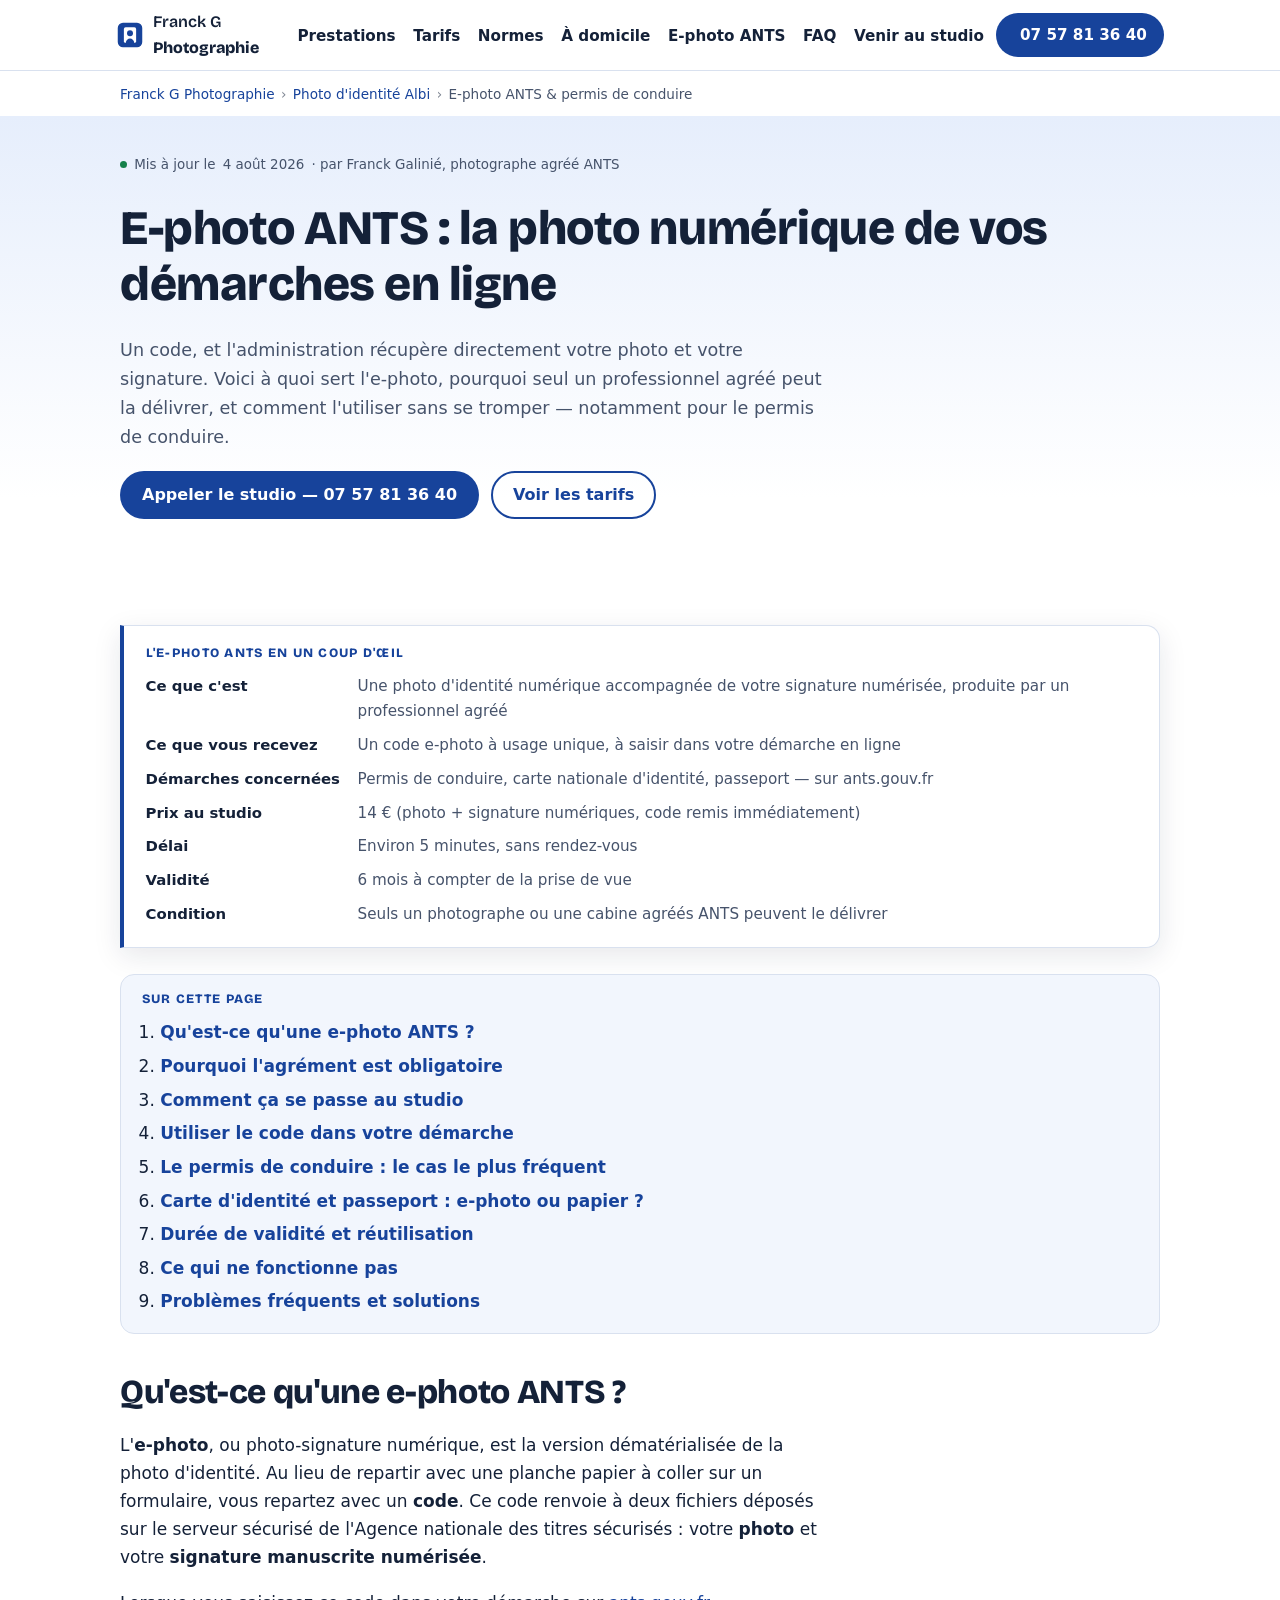
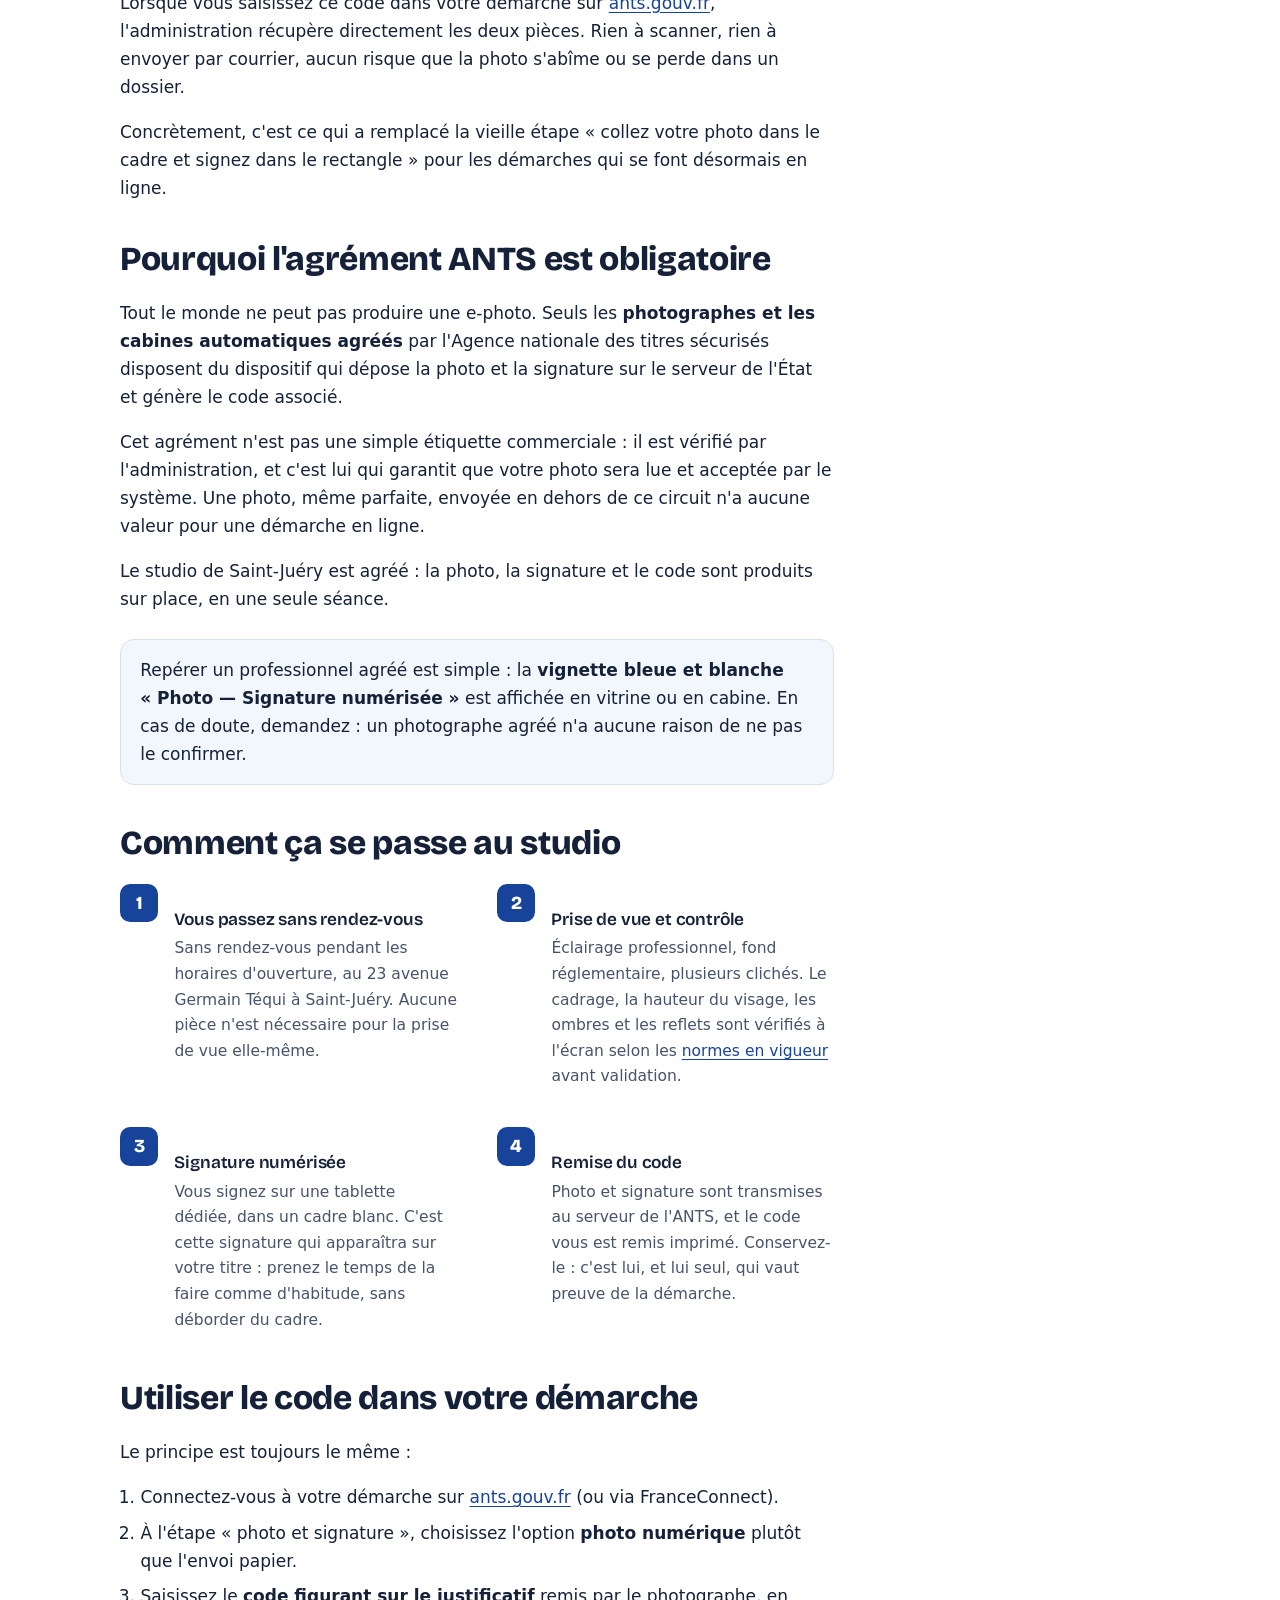
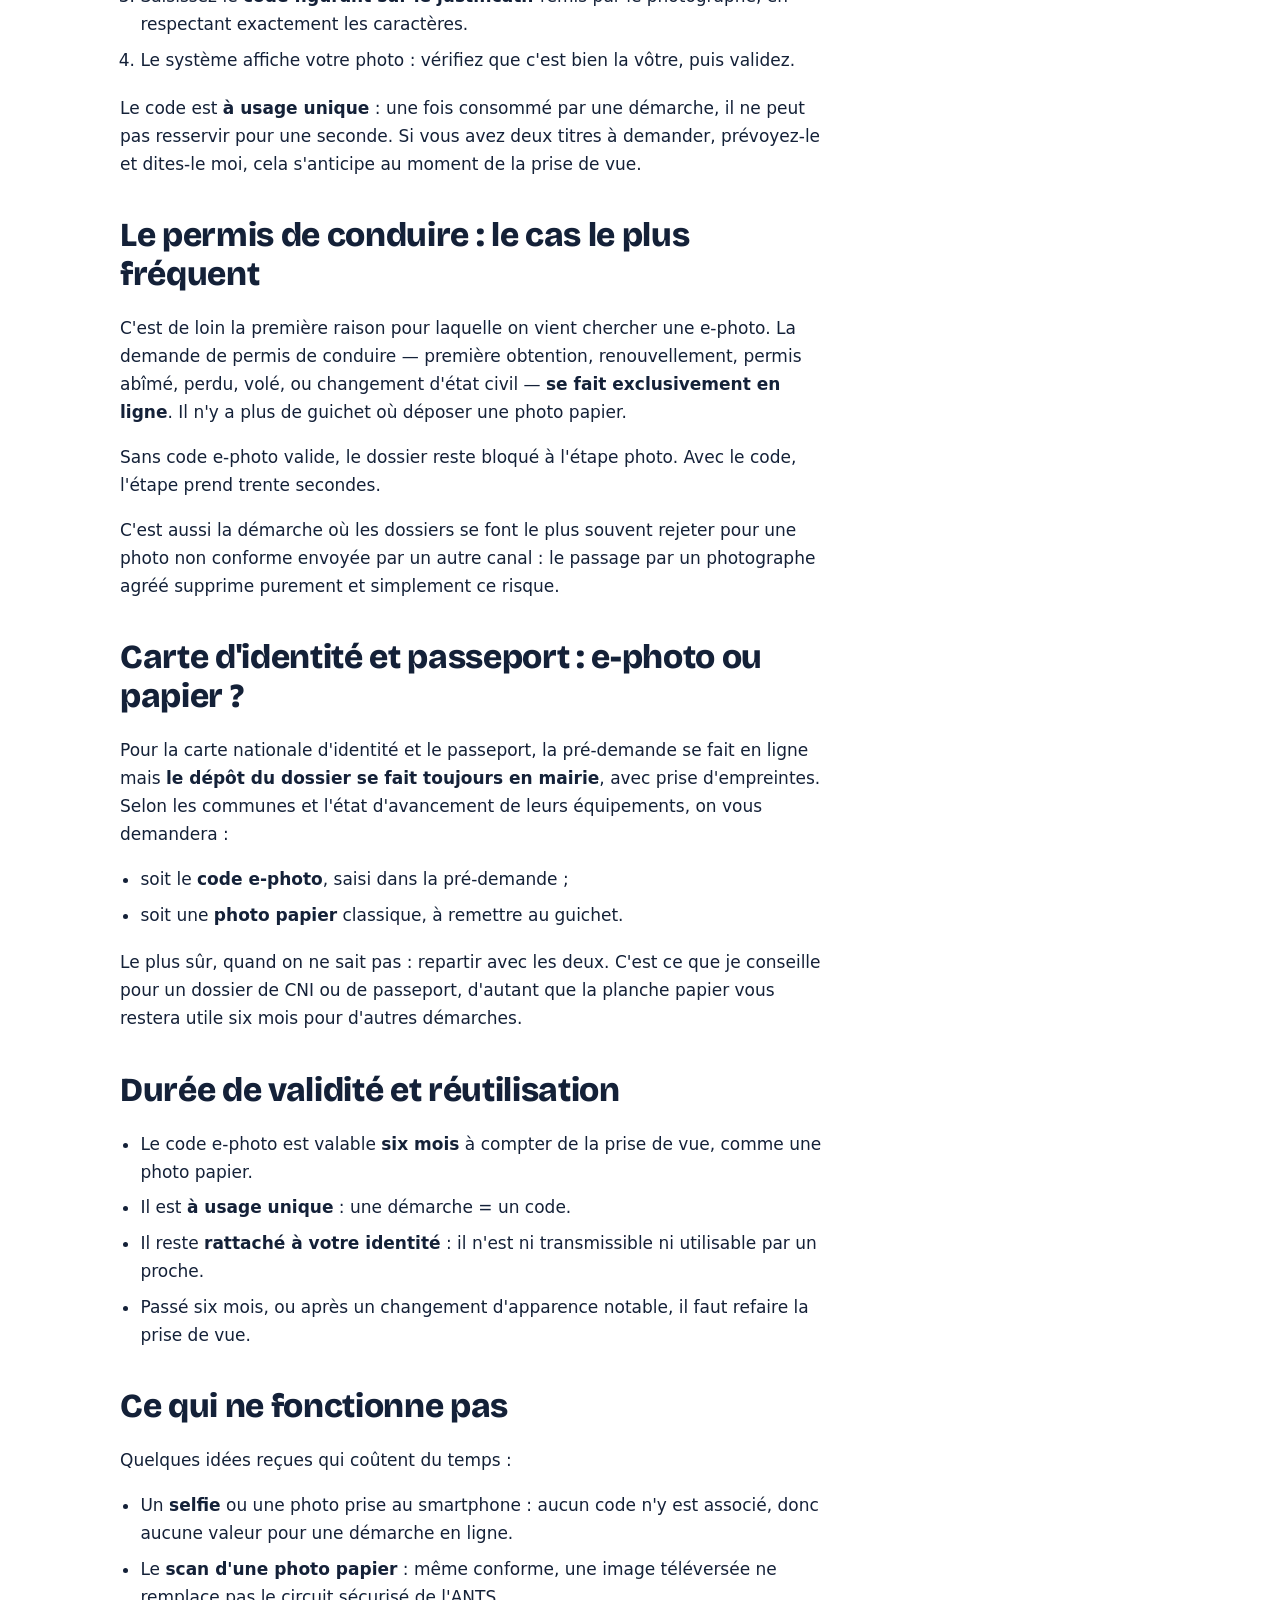
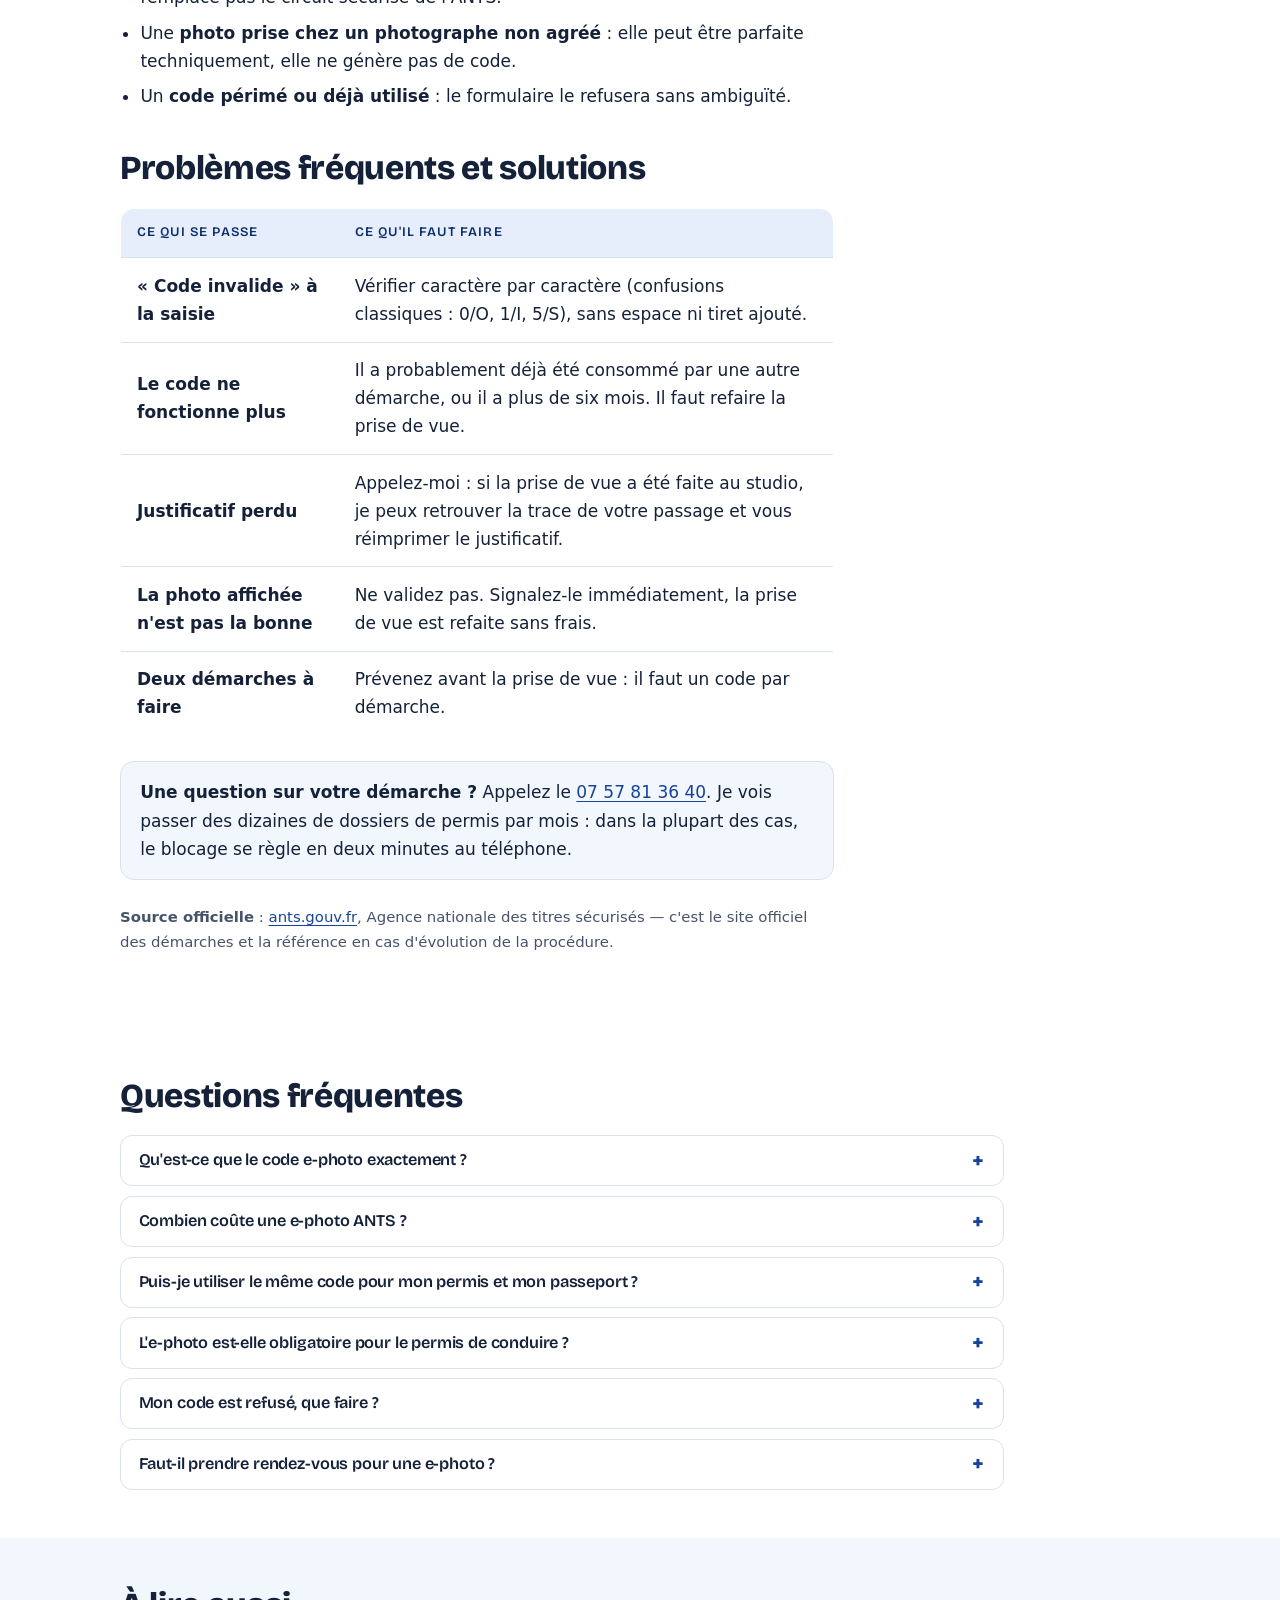
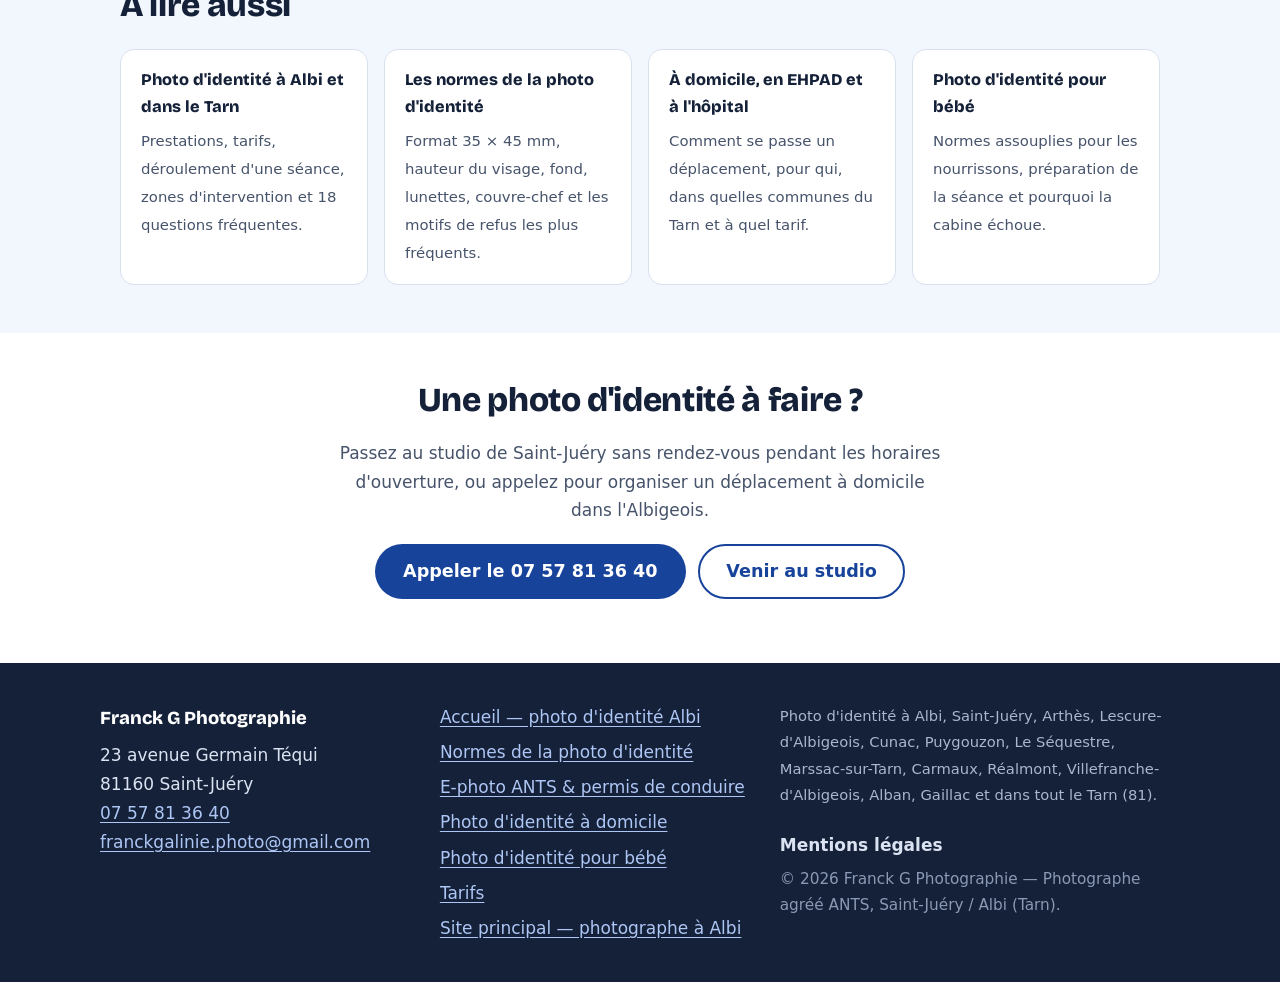
==== commit 1b1b170d: "Corrige les horaires et optimise le SEO" ====
--- a/e-photo-ants/index.html
+++ b/e-photo-ants/index.html
@@ -171,7 +171,7 @@
             "name": "Faut-il prendre rendez-vous pour une e-photo ?",
             "acceptedAnswer": {
               "@type": "Answer",
-              "text": "Non. Le studio accueille sans rendez-vous du lundi au vendredi de 9h à 18h, et la séance complète — prise de vue, signature, remise du code — prend environ cinq minutes."
+              "text": "Non. Le studio accueille sans rendez-vous pendant les horaires d'ouverture indiqués sur la page d'accueil, et la séance complète — prise de vue, signature, remise du code — prend environ cinq minutes."
             }
           }
         ]
@@ -230,7 +230,7 @@
             "@type": "HowToStep",
             "position": 1,
             "name": "Se rendre chez un photographe agréé ANTS",
-            "text": "Repérez la vignette bleue et blanche « Photo — Signature numérisée ». Au studio de Saint-Juéry, l'accueil se fait sans rendez-vous du lundi au vendredi de 9h à 18h."
+            "text": "Repérez la vignette bleue et blanche « Photo — Signature numérisée ». Au studio de Saint-Juéry, l'accueil se fait sans rendez-vous pendant les horaires d'ouverture."
           },
           {
             "@type": "HowToStep",
@@ -371,7 +371,7 @@
       <ol class="steps" style="list-style:none">
         <li>
           <h3>Vous passez sans rendez-vous</h3>
-          <p>Du lundi au vendredi, 9h–18h, au 23&nbsp;avenue Germain Téqui à Saint-Juéry. Aucune pièce n'est nécessaire pour la prise de vue elle-même.</p>
+          <p>Sans rendez-vous pendant les horaires d'ouverture, au 23&nbsp;avenue Germain Téqui à Saint-Juéry. Aucune pièce n'est nécessaire pour la prise de vue elle-même.</p>
         </li>
         <li>
           <h3>Prise de vue et contrôle</h3>
@@ -477,7 +477,7 @@
       </details>
       <details>
         <summary><h3>Faut-il prendre rendez-vous pour une e-photo&nbsp;?</h3></summary>
-        <p>Non. Le studio accueille sans rendez-vous du lundi au vendredi de 9h à 18h, et la séance complète — prise de vue, signature, remise du code — prend environ cinq minutes.</p>
+        <p>Non. Le studio accueille sans rendez-vous pendant les horaires d'ouverture indiqués sur la page d'accueil, et la séance complète — prise de vue, signature, remise du code — prend environ cinq minutes.</p>
       </details>
     </div>
   </section>
@@ -506,7 +506,7 @@
 
   <section class="section cta-final" aria-labelledby="h-cta">
     <h2 id="h-cta">Une photo d'identité à faire&nbsp;?</h2>
-    <p>Passez au studio de Saint-Juéry sans rendez-vous, du lundi au vendredi de 9h à 18h, ou appelez pour organiser un déplacement à domicile dans l'Albigeois.</p>
+    <p>Passez au studio de Saint-Juéry sans rendez-vous pendant les horaires d'ouverture, ou appelez pour organiser un déplacement à domicile dans l'Albigeois.</p>
     <div class="hero-cta">
       <a class="btn btn-primary btn-lg" href="tel:+33757813640">Appeler le 07&nbsp;57&nbsp;81&nbsp;36&nbsp;40</a>
       <a class="btn btn-secondary btn-lg" href="../#venir">Venir au studio</a>
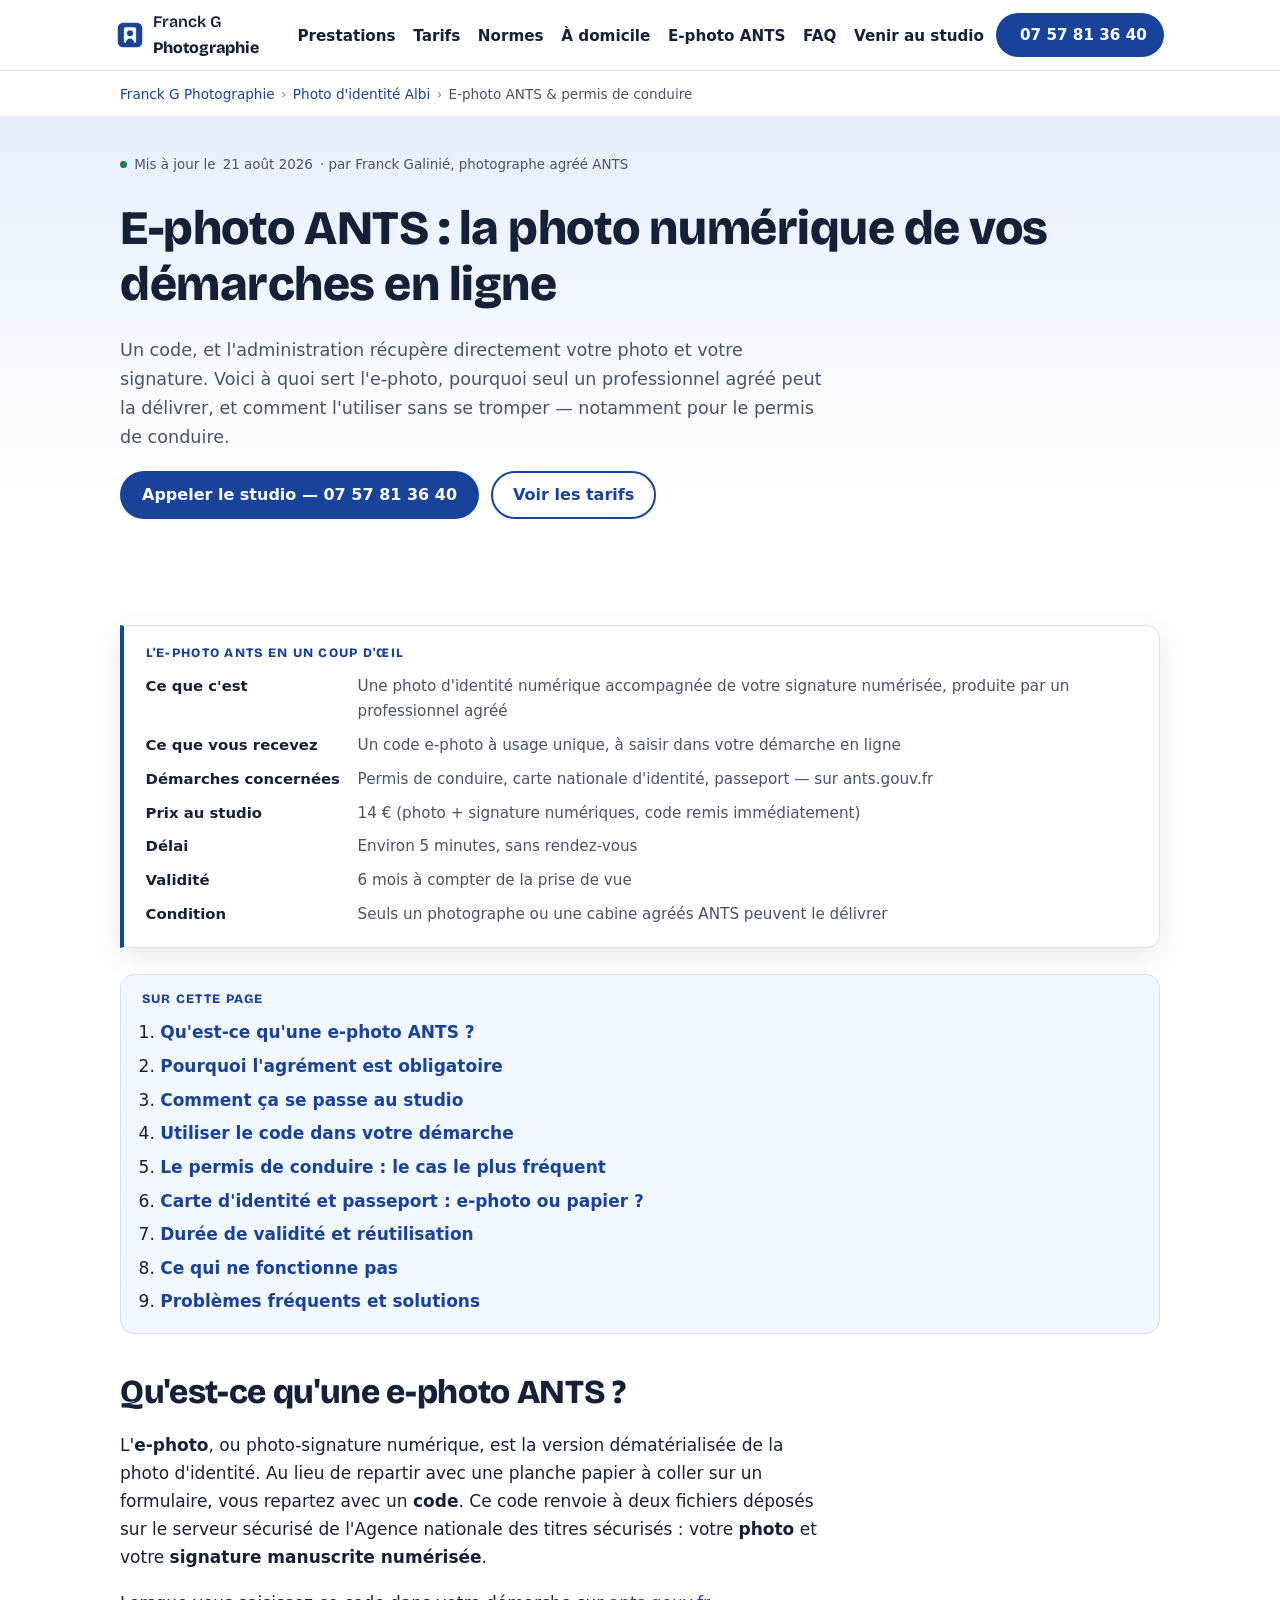
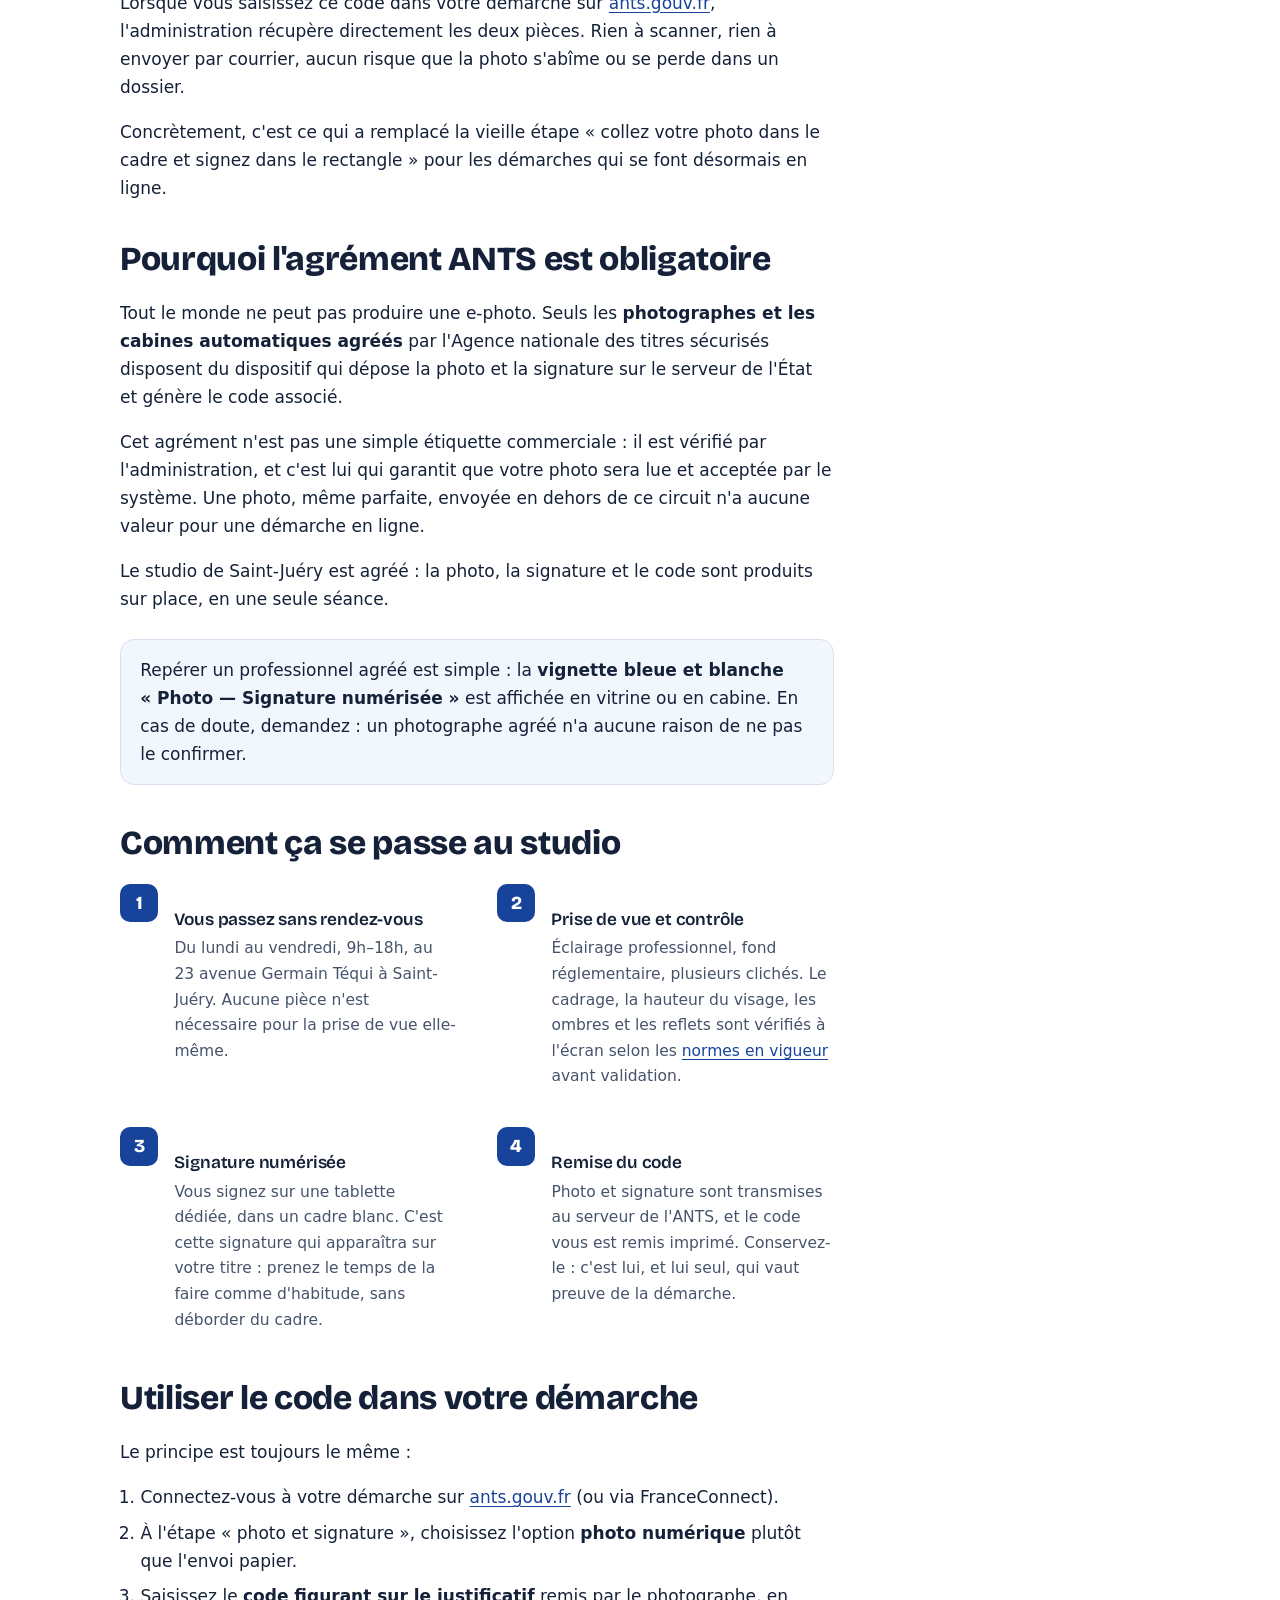
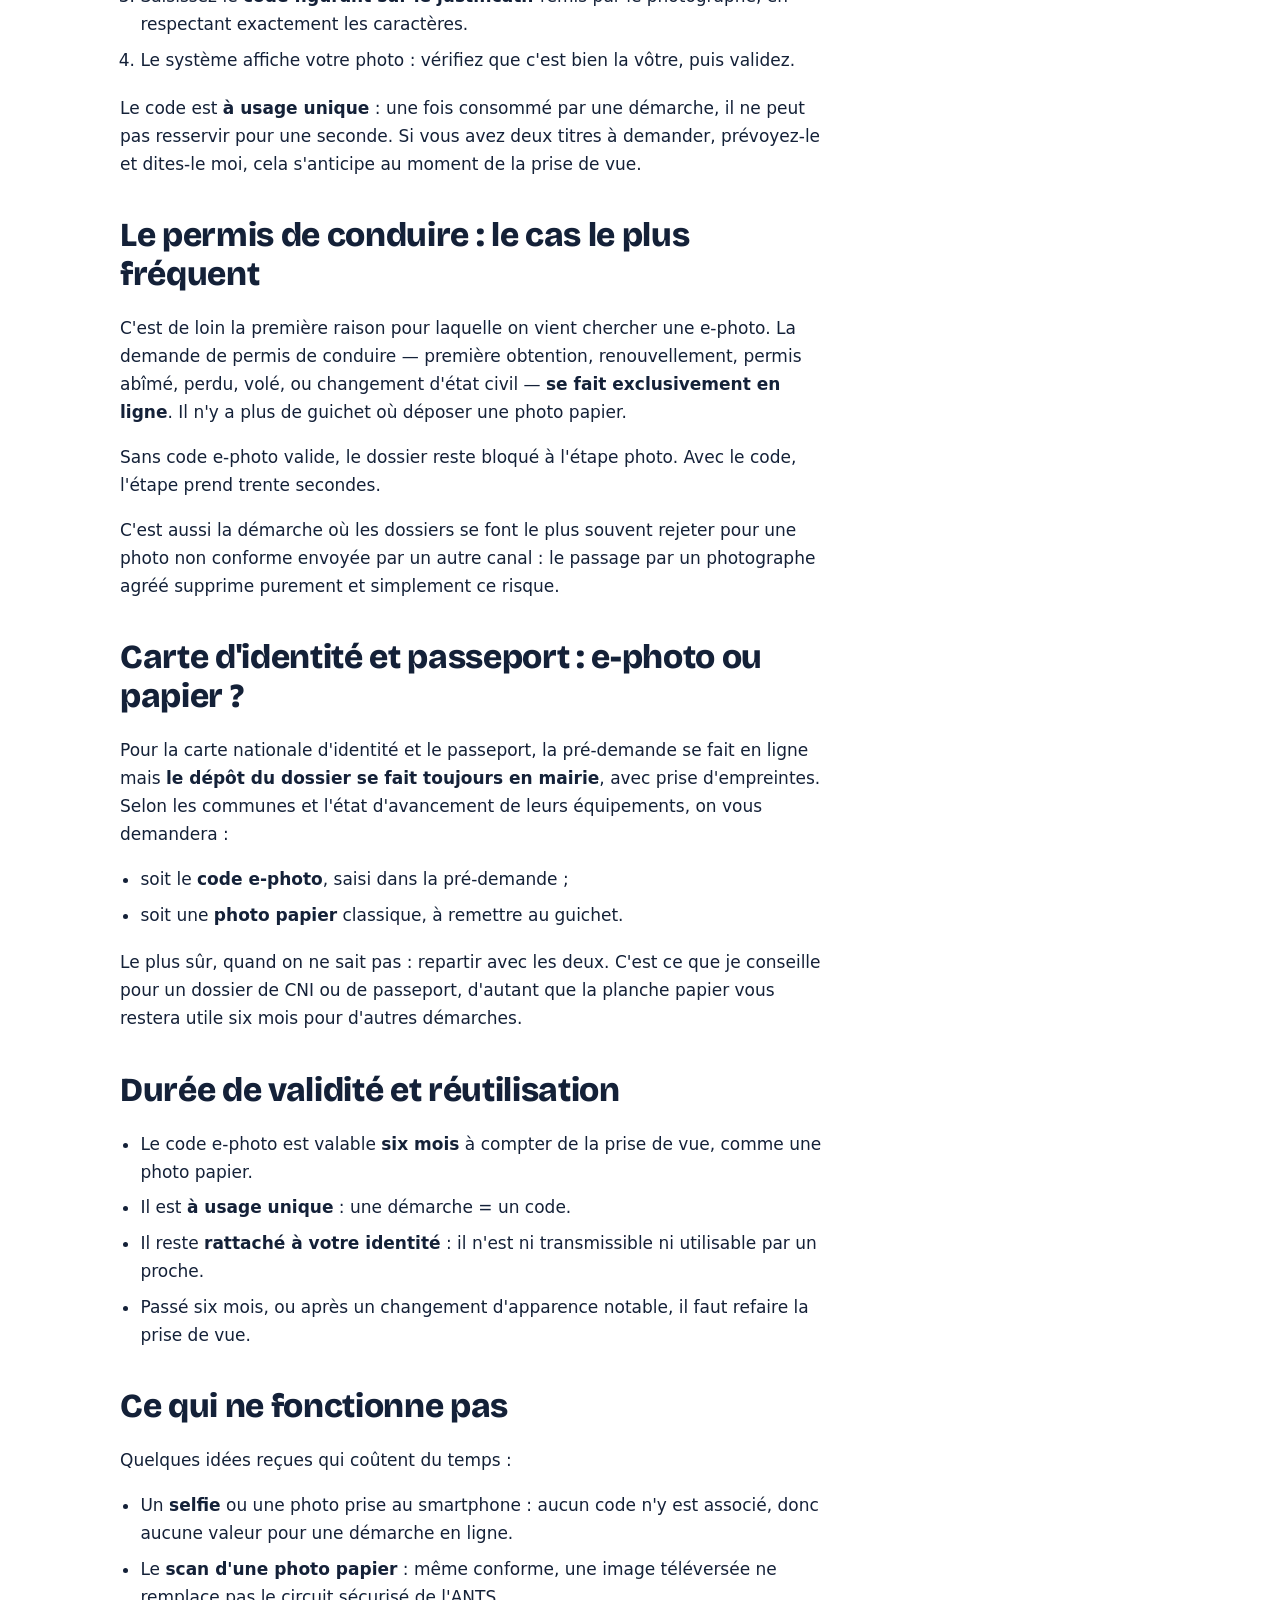
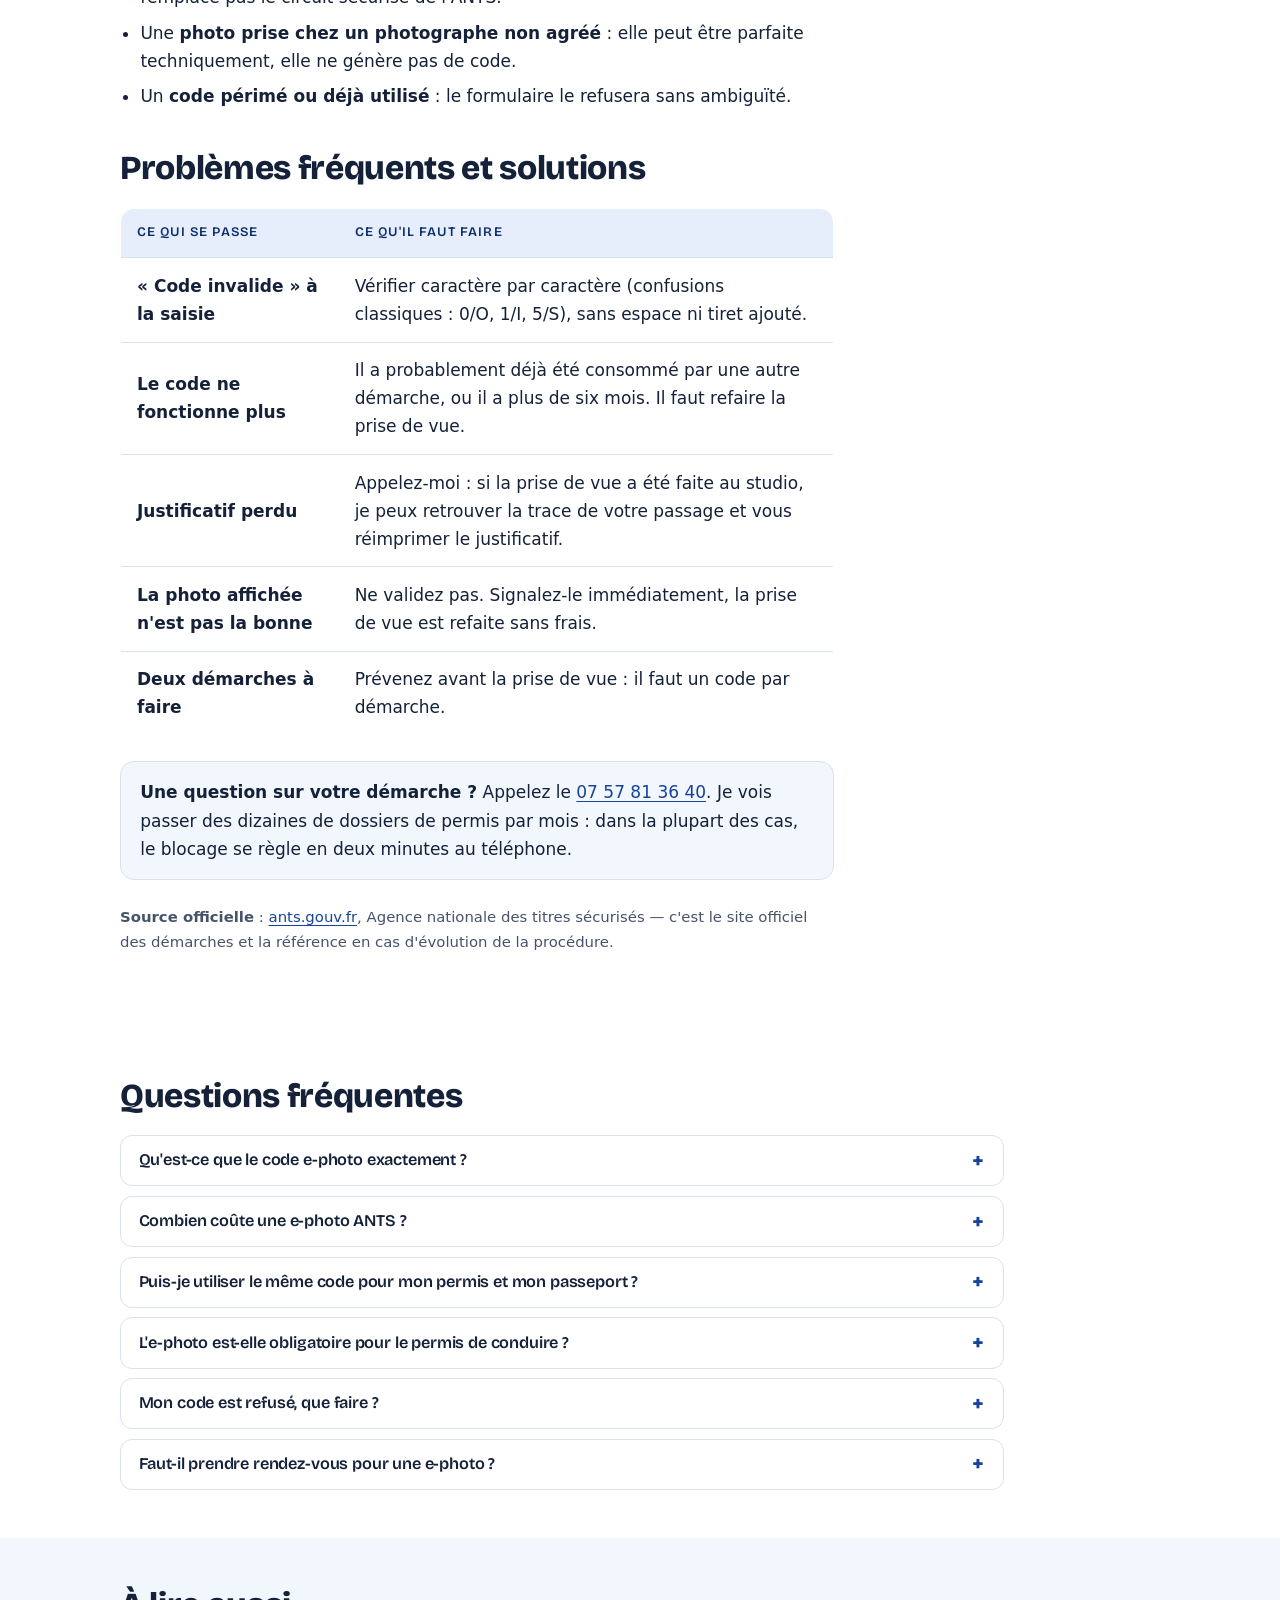
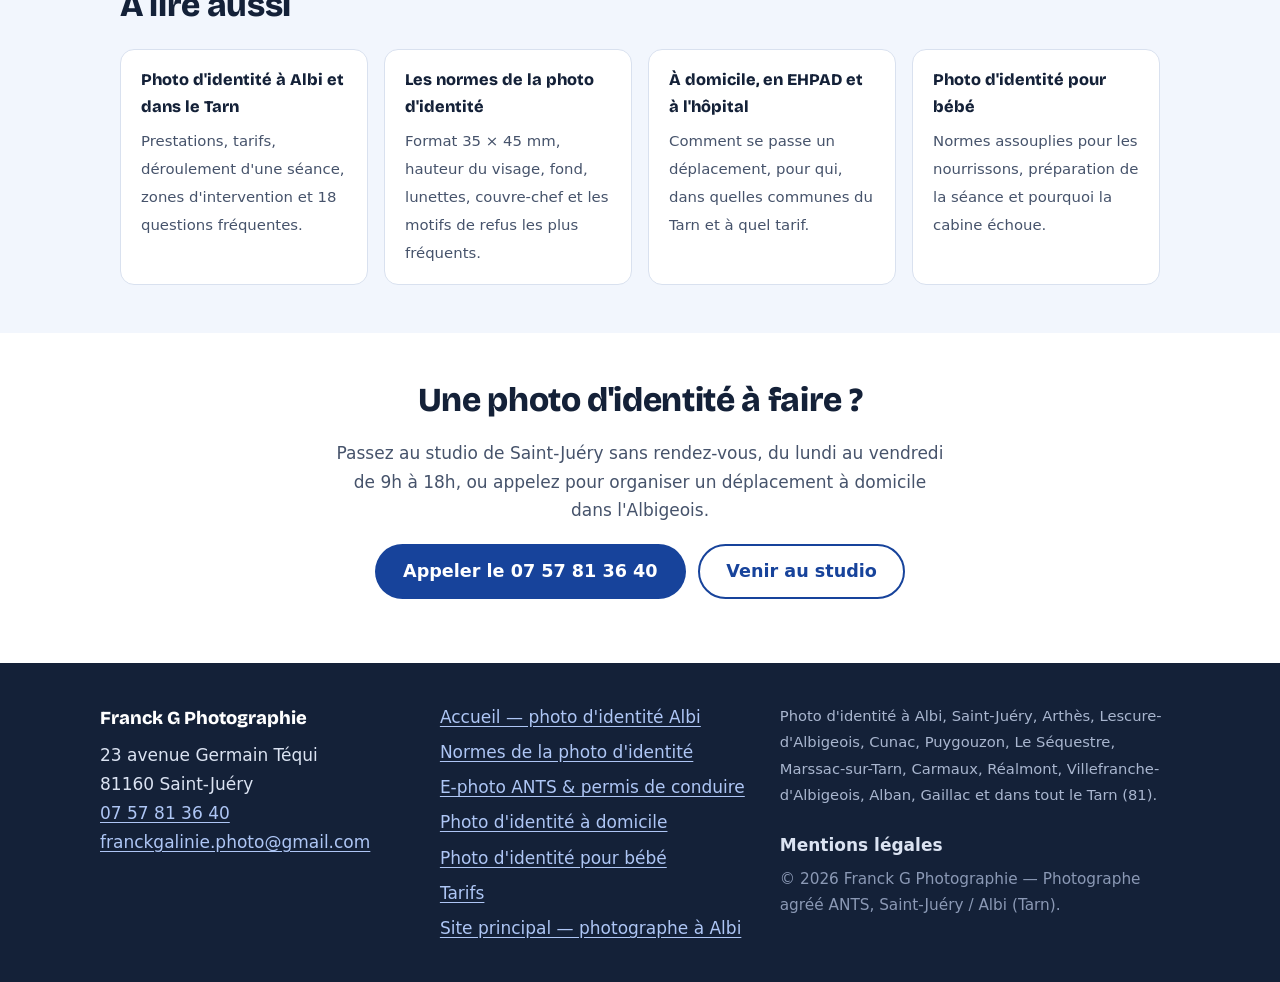
==== commit 55a19b52: "Corrige les dates du site et documente l'échec de soumission du sitemap Dates - l'horloge de la mach" ====
--- a/e-photo-ants/index.html
+++ b/e-photo-ants/index.html
@@ -26,8 +26,8 @@
   <meta property="og:image:width" content="1200">
   <meta property="og:image:height" content="630">
   <meta property="og:image:alt" content="E-photo ANTS en 5 minutes : photo et signature numériques, code sécurisé — Franck G Photographie">
-  <meta property="article:published_time" content="2026-08-04">
-  <meta property="article:modified_time" content="2026-08-04">
+  <meta property="article:published_time" content="2026-08-21">
+  <meta property="article:modified_time" content="2026-08-21">
   <meta property="article:author" content="Franck Galinié">
   <meta name="twitter:card" content="summary_large_image">
   <meta name="twitter:title" content="E-photo ANTS pour le permis de conduire — Albi, Saint-Juéry">
@@ -116,8 +116,8 @@
         ],
         "keywords": "e-photo ANTS, photo permis de conduire, code photo numérique ANTS, photographe agréé ANTS Albi, photo signature numérisée, ants.gouv.fr photo, e-photo Saint-Juéry, photo permis Tarn",
         "inLanguage": "fr-FR",
-        "datePublished": "2026-08-04",
-        "dateModified": "2026-08-04",
+        "datePublished": "2026-08-21",
+        "dateModified": "2026-08-21",
         "speakable": {
           "@type": "SpeakableSpecification",
           "cssSelector": [
@@ -171,7 +171,7 @@
             "name": "Faut-il prendre rendez-vous pour une e-photo ?",
             "acceptedAnswer": {
               "@type": "Answer",
-              "text": "Non. Le studio accueille sans rendez-vous pendant les horaires d'ouverture indiqués sur la page d'accueil, et la séance complète — prise de vue, signature, remise du code — prend environ cinq minutes."
+              "text": "Non. Le studio accueille sans rendez-vous du lundi au vendredi de 9h à 18h, et la séance complète — prise de vue, signature, remise du code — prend environ cinq minutes."
             }
           }
         ]
@@ -183,8 +183,8 @@
         "description": "Ce qu'est le code e-photo ANTS, pourquoi l'agrément est obligatoire, comment se déroule la séance, comment saisir le code sur ants.gouv.fr, sa durée de validité et les problèmes les plus fréquents.",
         "articleSection": "Démarches administratives",
         "inLanguage": "fr-FR",
-        "datePublished": "2026-08-04",
-        "dateModified": "2026-08-04",
+        "datePublished": "2026-08-21",
+        "dateModified": "2026-08-21",
         "author": {
           "@id": "https://franckgaliniephoto.github.io/photo-identite-albi/#franck"
         },
@@ -230,7 +230,7 @@
             "@type": "HowToStep",
             "position": 1,
             "name": "Se rendre chez un photographe agréé ANTS",
-            "text": "Repérez la vignette bleue et blanche « Photo — Signature numérisée ». Au studio de Saint-Juéry, l'accueil se fait sans rendez-vous pendant les horaires d'ouverture."
+            "text": "Repérez la vignette bleue et blanche « Photo — Signature numérisée ». Au studio de Saint-Juéry, l'accueil se fait sans rendez-vous du lundi au vendredi de 9h à 18h."
           },
           {
             "@type": "HowToStep",
@@ -307,7 +307,7 @@
 
   <div class="page-hero">
     <div class="section">
-      <p class="updated">Mis à jour le <time datetime="2026-08-04">4 août 2026</time> · par Franck Galinié, photographe agréé ANTS</p>
+      <p class="updated">Mis à jour le <time datetime="2026-08-21">21 août 2026</time> · par Franck Galinié, photographe agréé ANTS</p>
       <h1>E-photo ANTS&nbsp;: la photo numérique de vos démarches en ligne</h1>
       <p class="lead">Un code, et l'administration récupère directement votre photo et votre signature. Voici à quoi sert l'e-photo, pourquoi seul un professionnel agréé peut la délivrer, et comment l'utiliser sans se tromper — notamment pour le permis de conduire.</p>
       <div class="hero-cta">
@@ -371,7 +371,7 @@
       <ol class="steps" style="list-style:none">
         <li>
           <h3>Vous passez sans rendez-vous</h3>
-          <p>Sans rendez-vous pendant les horaires d'ouverture, au 23&nbsp;avenue Germain Téqui à Saint-Juéry. Aucune pièce n'est nécessaire pour la prise de vue elle-même.</p>
+          <p>Du lundi au vendredi, 9h–18h, au 23&nbsp;avenue Germain Téqui à Saint-Juéry. Aucune pièce n'est nécessaire pour la prise de vue elle-même.</p>
         </li>
         <li>
           <h3>Prise de vue et contrôle</h3>
@@ -477,7 +477,7 @@
       </details>
       <details>
         <summary><h3>Faut-il prendre rendez-vous pour une e-photo&nbsp;?</h3></summary>
-        <p>Non. Le studio accueille sans rendez-vous pendant les horaires d'ouverture indiqués sur la page d'accueil, et la séance complète — prise de vue, signature, remise du code — prend environ cinq minutes.</p>
+        <p>Non. Le studio accueille sans rendez-vous du lundi au vendredi de 9h à 18h, et la séance complète — prise de vue, signature, remise du code — prend environ cinq minutes.</p>
       </details>
     </div>
   </section>
@@ -506,7 +506,7 @@
 
   <section class="section cta-final" aria-labelledby="h-cta">
     <h2 id="h-cta">Une photo d'identité à faire&nbsp;?</h2>
-    <p>Passez au studio de Saint-Juéry sans rendez-vous pendant les horaires d'ouverture, ou appelez pour organiser un déplacement à domicile dans l'Albigeois.</p>
+    <p>Passez au studio de Saint-Juéry sans rendez-vous, du lundi au vendredi de 9h à 18h, ou appelez pour organiser un déplacement à domicile dans l'Albigeois.</p>
     <div class="hero-cta">
       <a class="btn btn-primary btn-lg" href="tel:+33757813640">Appeler le 07&nbsp;57&nbsp;81&nbsp;36&nbsp;40</a>
       <a class="btn btn-secondary btn-lg" href="../#venir">Venir au studio</a>
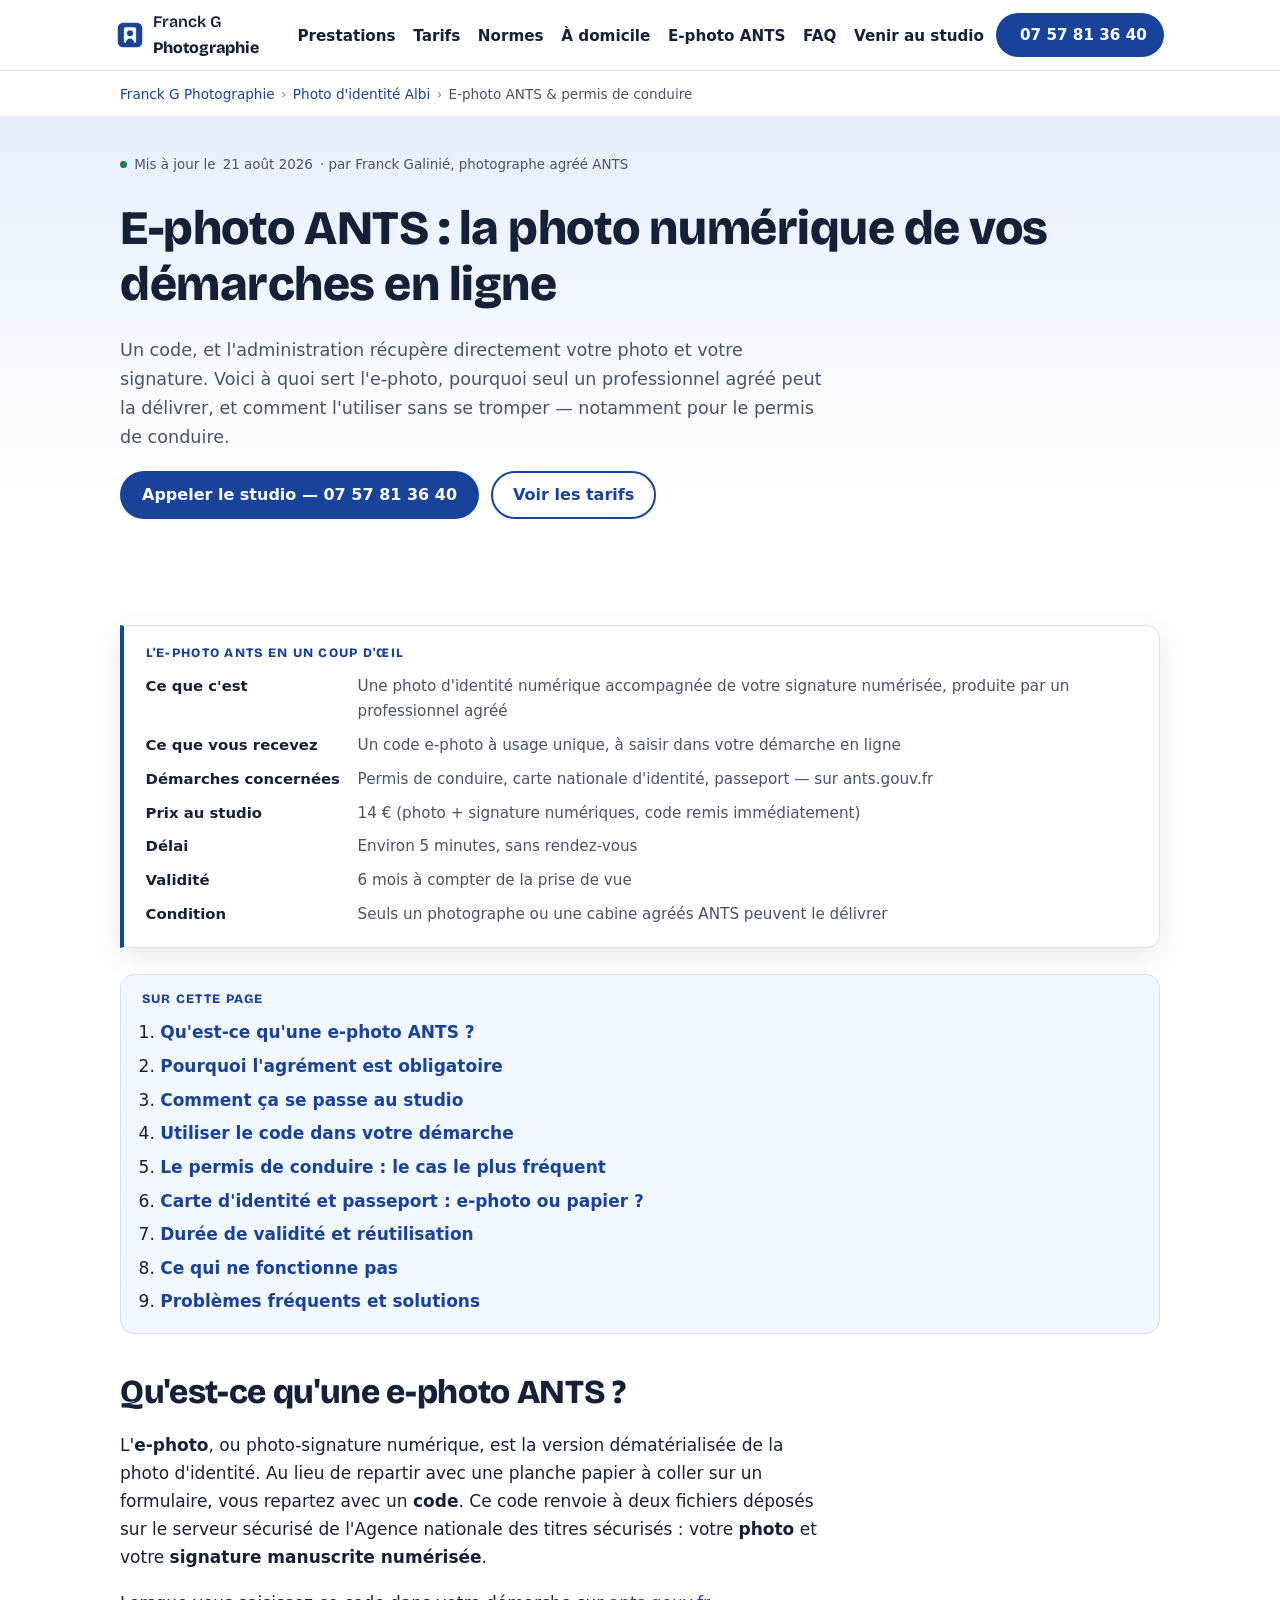
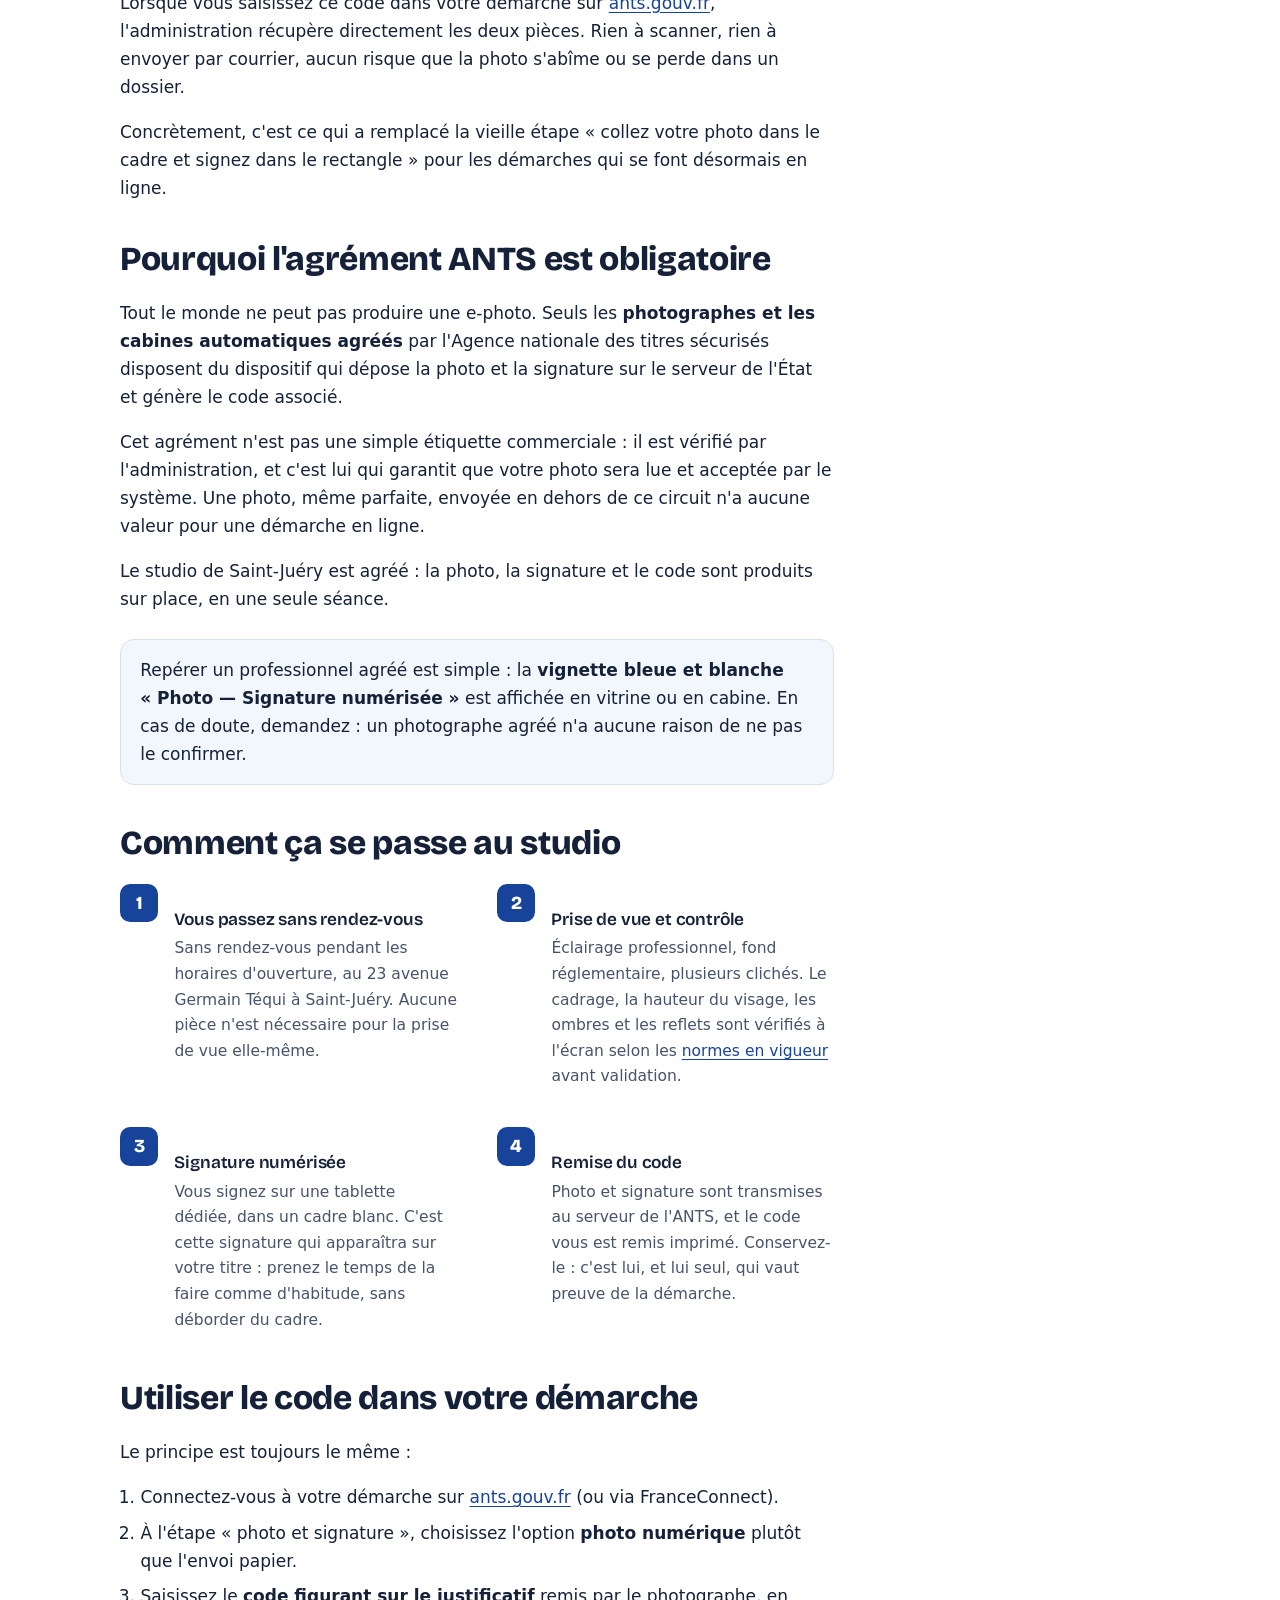
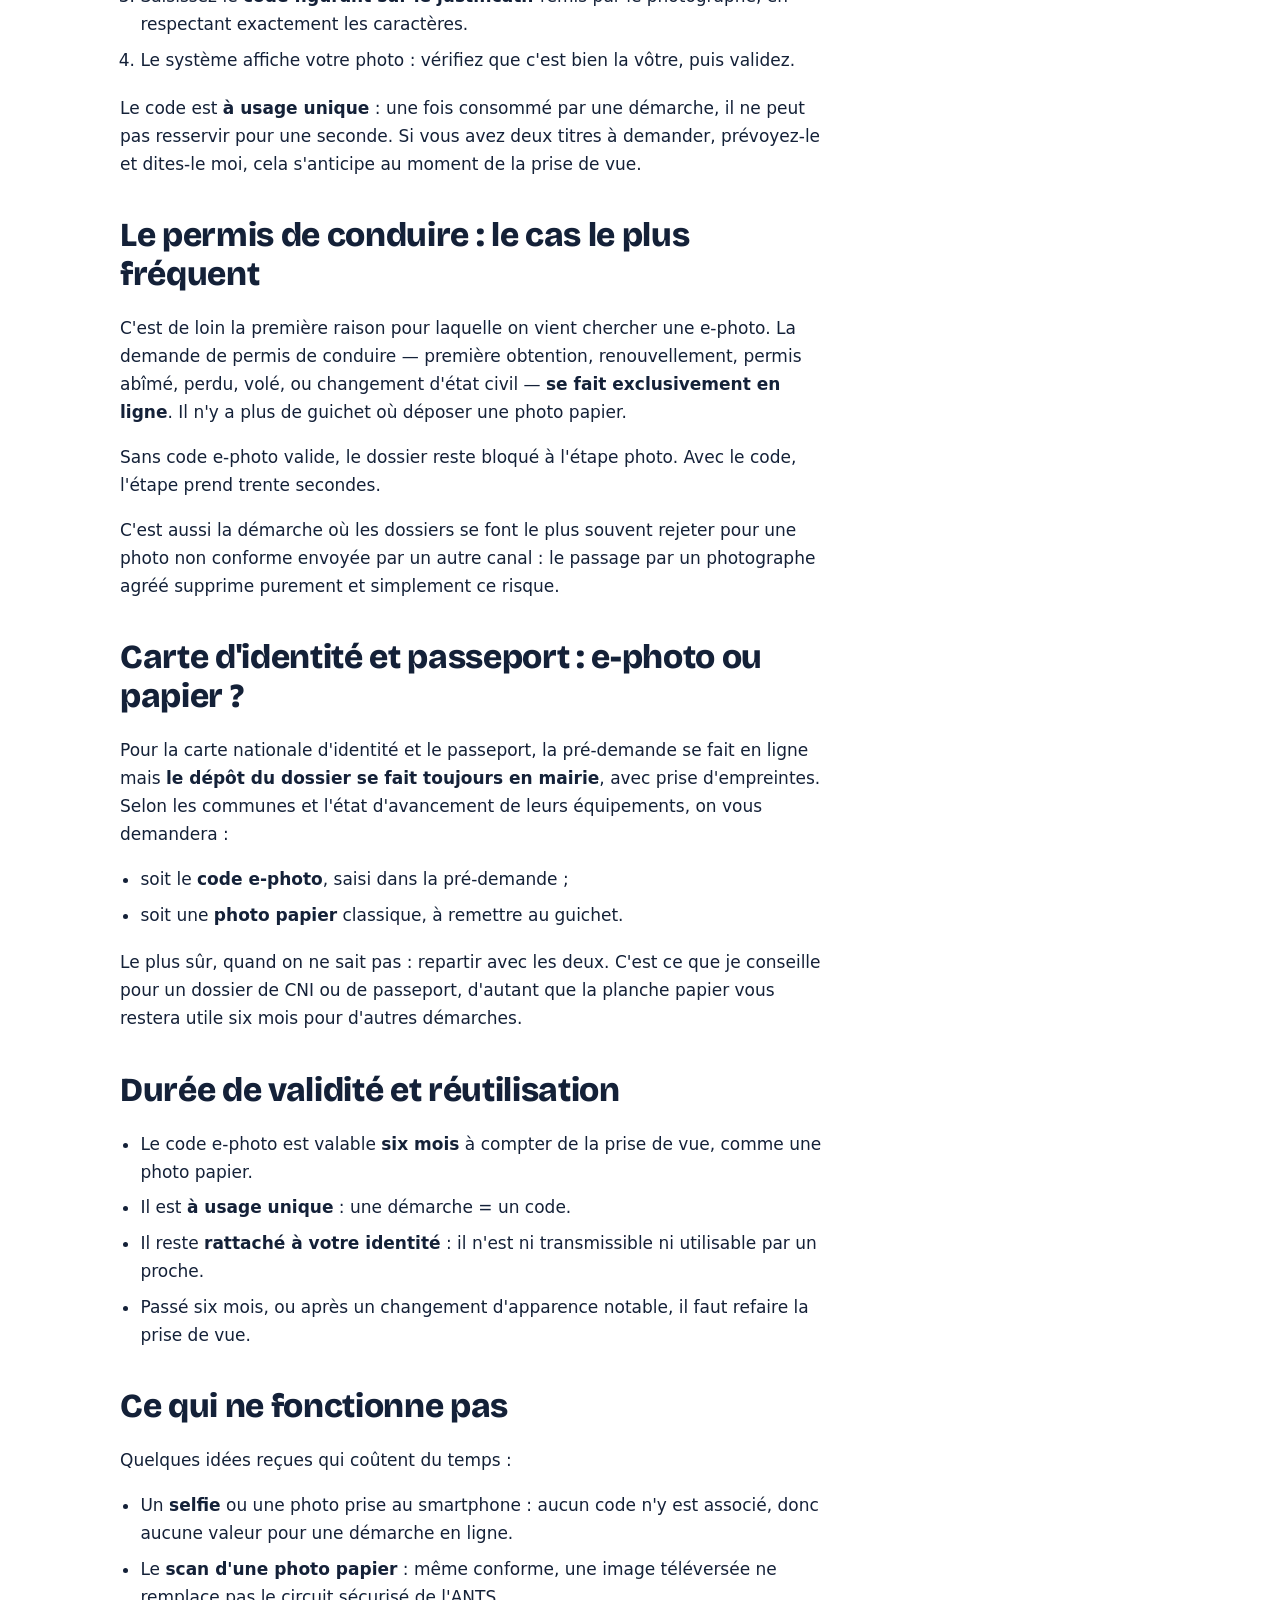
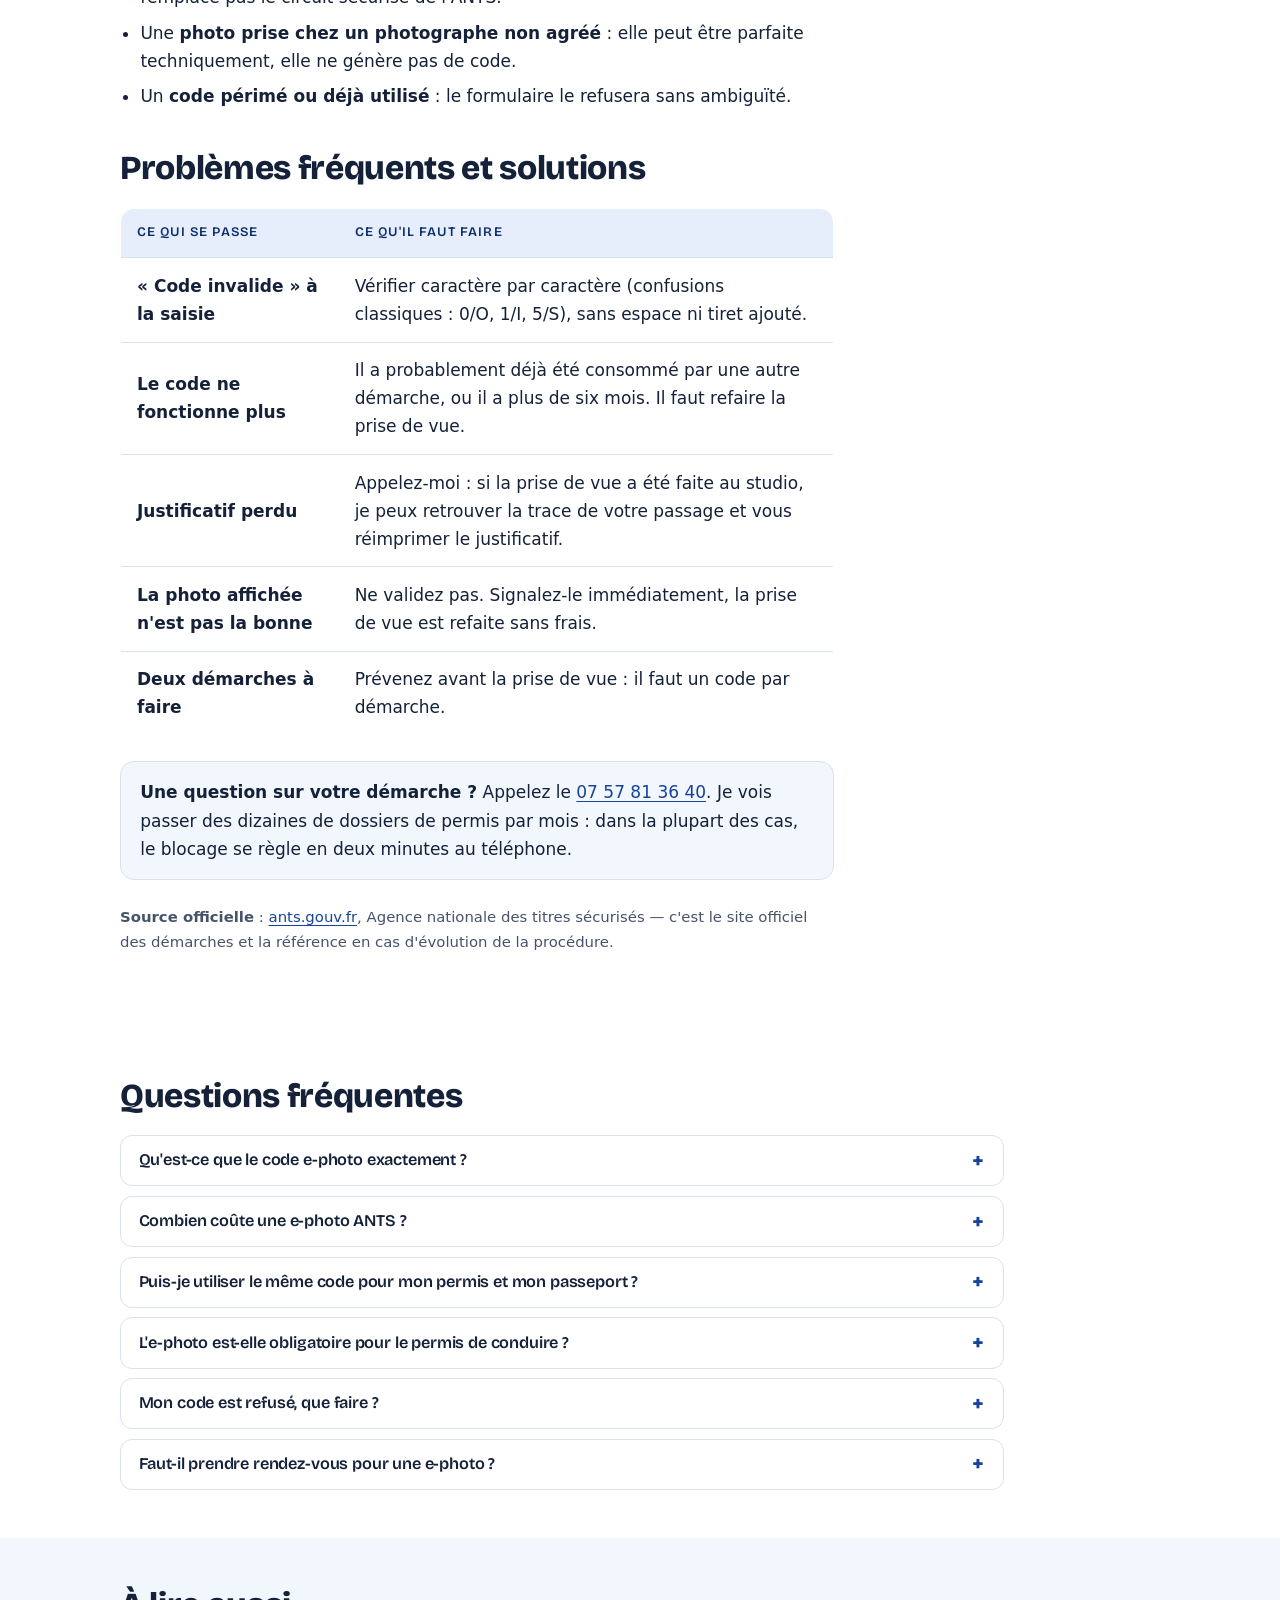
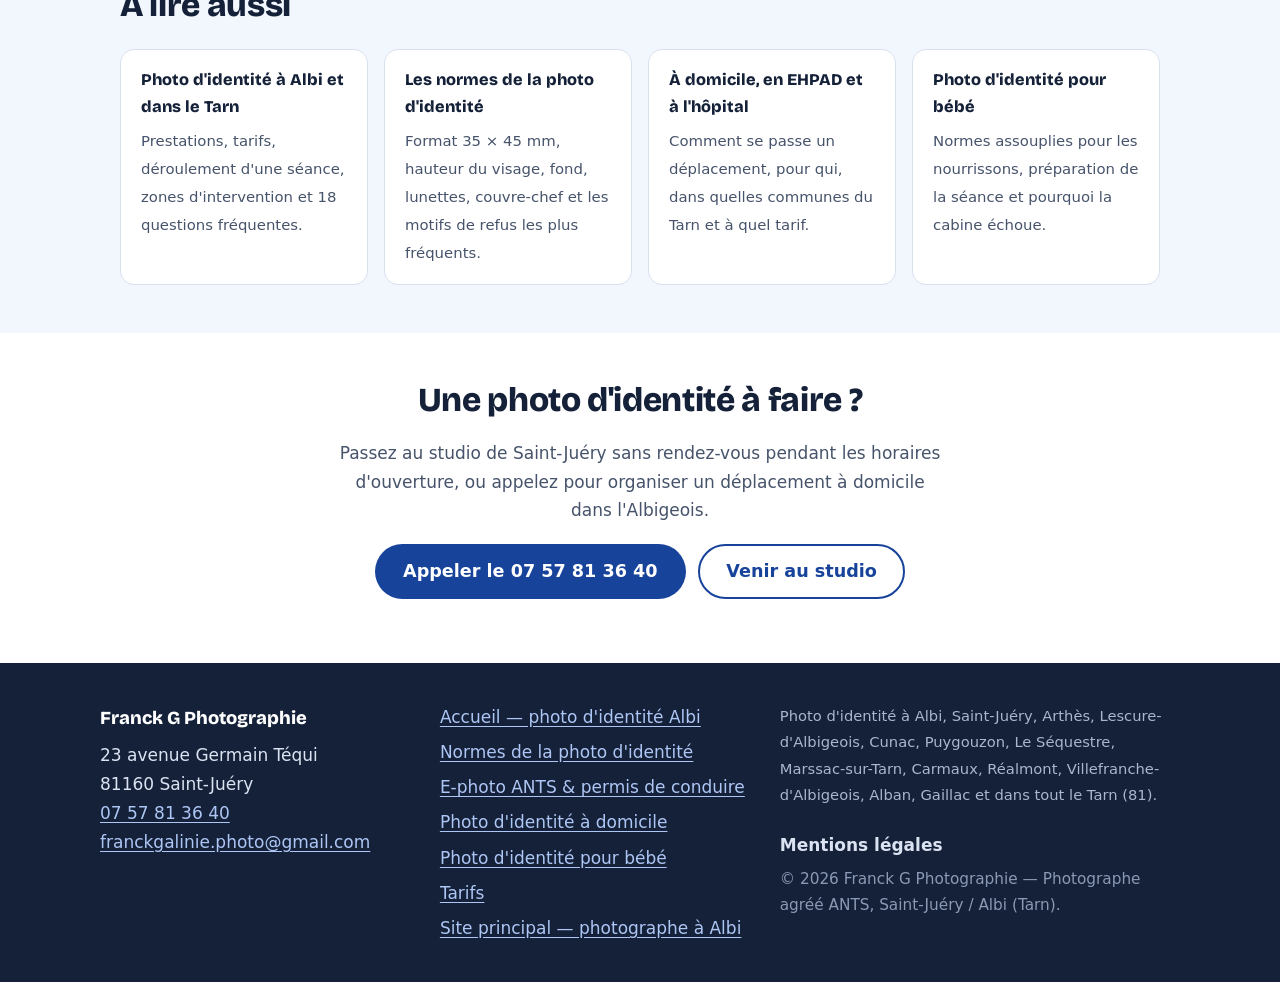
==== commit 166ae466: "Corrige les dates publiées et documente l'échec de soumission du sitemap Dates - l'horloge de la mac" ====
--- a/e-photo-ants/index.html
+++ b/e-photo-ants/index.html
@@ -36,8 +36,8 @@
 
   <meta name="geo.region" content="FR-81">
   <meta name="geo.placename" content="Saint-Juéry, Albi, Tarn">
-  <meta name="geo.position" content="43.9508;2.2126">
-  <meta name="ICBM" content="43.9508, 2.2126">
+  <meta name="geo.position" content="43.94851456213975;2.210739448460117">
+  <meta name="ICBM" content="43.94851456213975, 2.210739448460117">
 
   <link rel="icon" href="../images/favicon.svg" type="image/svg+xml">
   <link rel="apple-touch-icon" href="../images/apple-touch-icon.png">
@@ -171,7 +171,7 @@
             "name": "Faut-il prendre rendez-vous pour une e-photo ?",
             "acceptedAnswer": {
               "@type": "Answer",
-              "text": "Non. Le studio accueille sans rendez-vous du lundi au vendredi de 9h à 18h, et la séance complète — prise de vue, signature, remise du code — prend environ cinq minutes."
+              "text": "Non. Le studio accueille sans rendez-vous pendant les horaires d'ouverture indiqués sur la page d'accueil, et la séance complète — prise de vue, signature, remise du code — prend environ cinq minutes."
             }
           }
         ]
@@ -230,7 +230,7 @@
             "@type": "HowToStep",
             "position": 1,
             "name": "Se rendre chez un photographe agréé ANTS",
-            "text": "Repérez la vignette bleue et blanche « Photo — Signature numérisée ». Au studio de Saint-Juéry, l'accueil se fait sans rendez-vous du lundi au vendredi de 9h à 18h."
+            "text": "Repérez la vignette bleue et blanche « Photo — Signature numérisée ». Au studio de Saint-Juéry, l'accueil se fait sans rendez-vous pendant les horaires d'ouverture."
           },
           {
             "@type": "HowToStep",
@@ -371,7 +371,7 @@
       <ol class="steps" style="list-style:none">
         <li>
           <h3>Vous passez sans rendez-vous</h3>
-          <p>Du lundi au vendredi, 9h–18h, au 23&nbsp;avenue Germain Téqui à Saint-Juéry. Aucune pièce n'est nécessaire pour la prise de vue elle-même.</p>
+          <p>Sans rendez-vous pendant les horaires d'ouverture, au 23&nbsp;avenue Germain Téqui à Saint-Juéry. Aucune pièce n'est nécessaire pour la prise de vue elle-même.</p>
         </li>
         <li>
           <h3>Prise de vue et contrôle</h3>
@@ -477,7 +477,7 @@
       </details>
       <details>
         <summary><h3>Faut-il prendre rendez-vous pour une e-photo&nbsp;?</h3></summary>
-        <p>Non. Le studio accueille sans rendez-vous du lundi au vendredi de 9h à 18h, et la séance complète — prise de vue, signature, remise du code — prend environ cinq minutes.</p>
+        <p>Non. Le studio accueille sans rendez-vous pendant les horaires d'ouverture indiqués sur la page d'accueil, et la séance complète — prise de vue, signature, remise du code — prend environ cinq minutes.</p>
       </details>
     </div>
   </section>
@@ -506,7 +506,7 @@
 
   <section class="section cta-final" aria-labelledby="h-cta">
     <h2 id="h-cta">Une photo d'identité à faire&nbsp;?</h2>
-    <p>Passez au studio de Saint-Juéry sans rendez-vous, du lundi au vendredi de 9h à 18h, ou appelez pour organiser un déplacement à domicile dans l'Albigeois.</p>
+    <p>Passez au studio de Saint-Juéry sans rendez-vous pendant les horaires d'ouverture, ou appelez pour organiser un déplacement à domicile dans l'Albigeois.</p>
     <div class="hero-cta">
       <a class="btn btn-primary btn-lg" href="tel:+33757813640">Appeler le 07&nbsp;57&nbsp;81&nbsp;36&nbsp;40</a>
       <a class="btn btn-secondary btn-lg" href="../#venir">Venir au studio</a>
